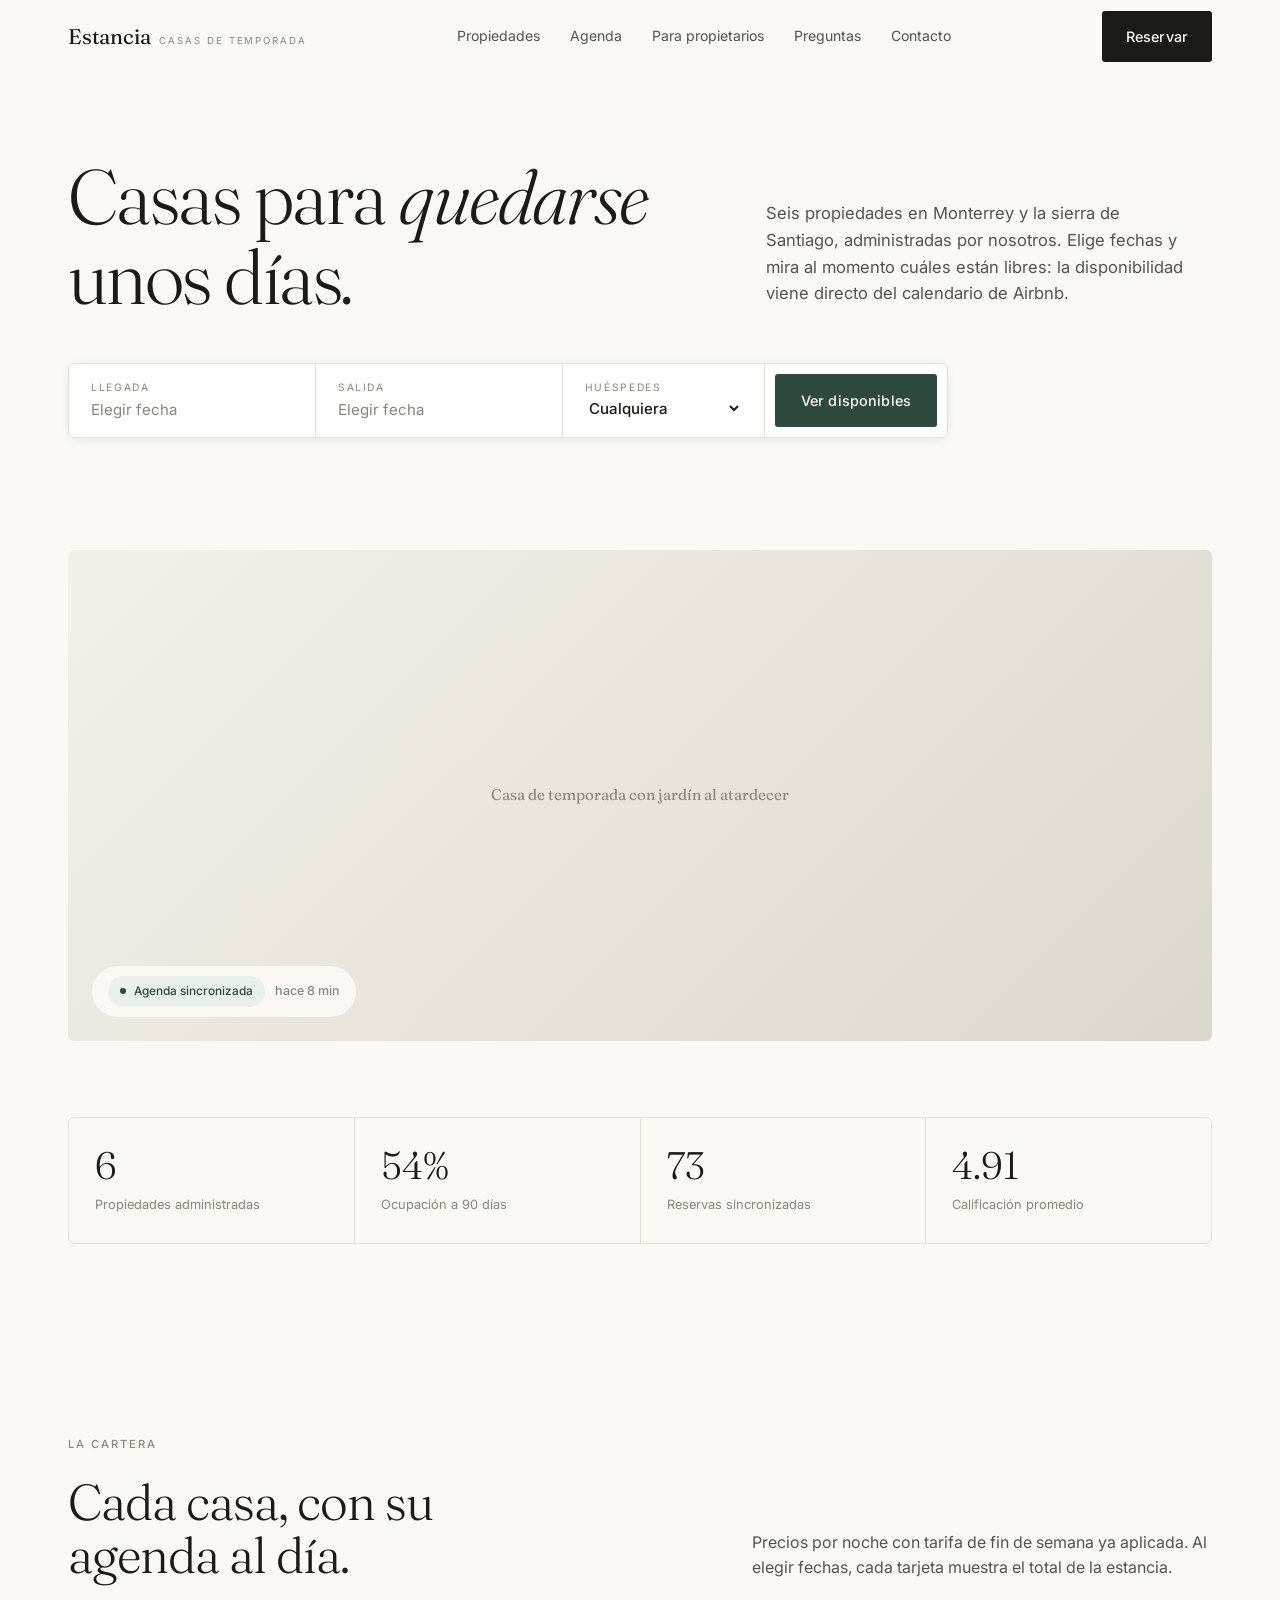
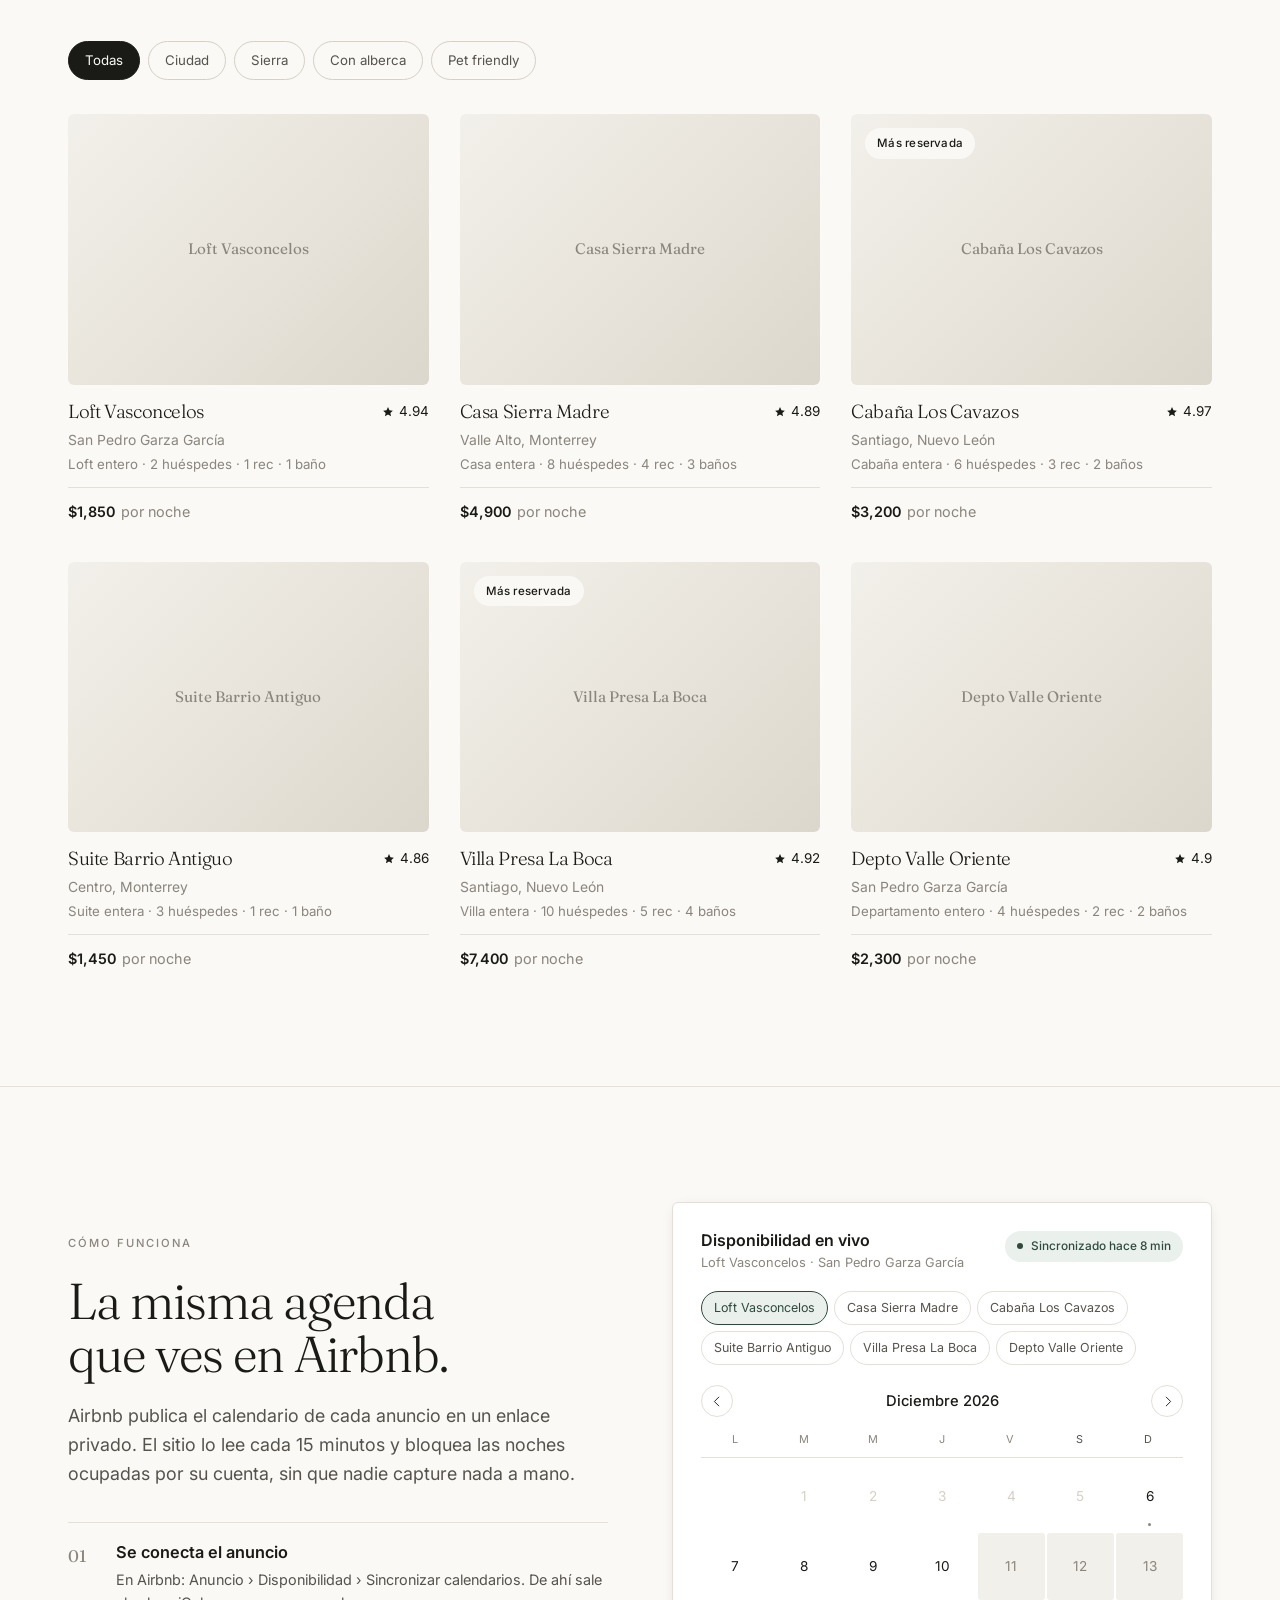
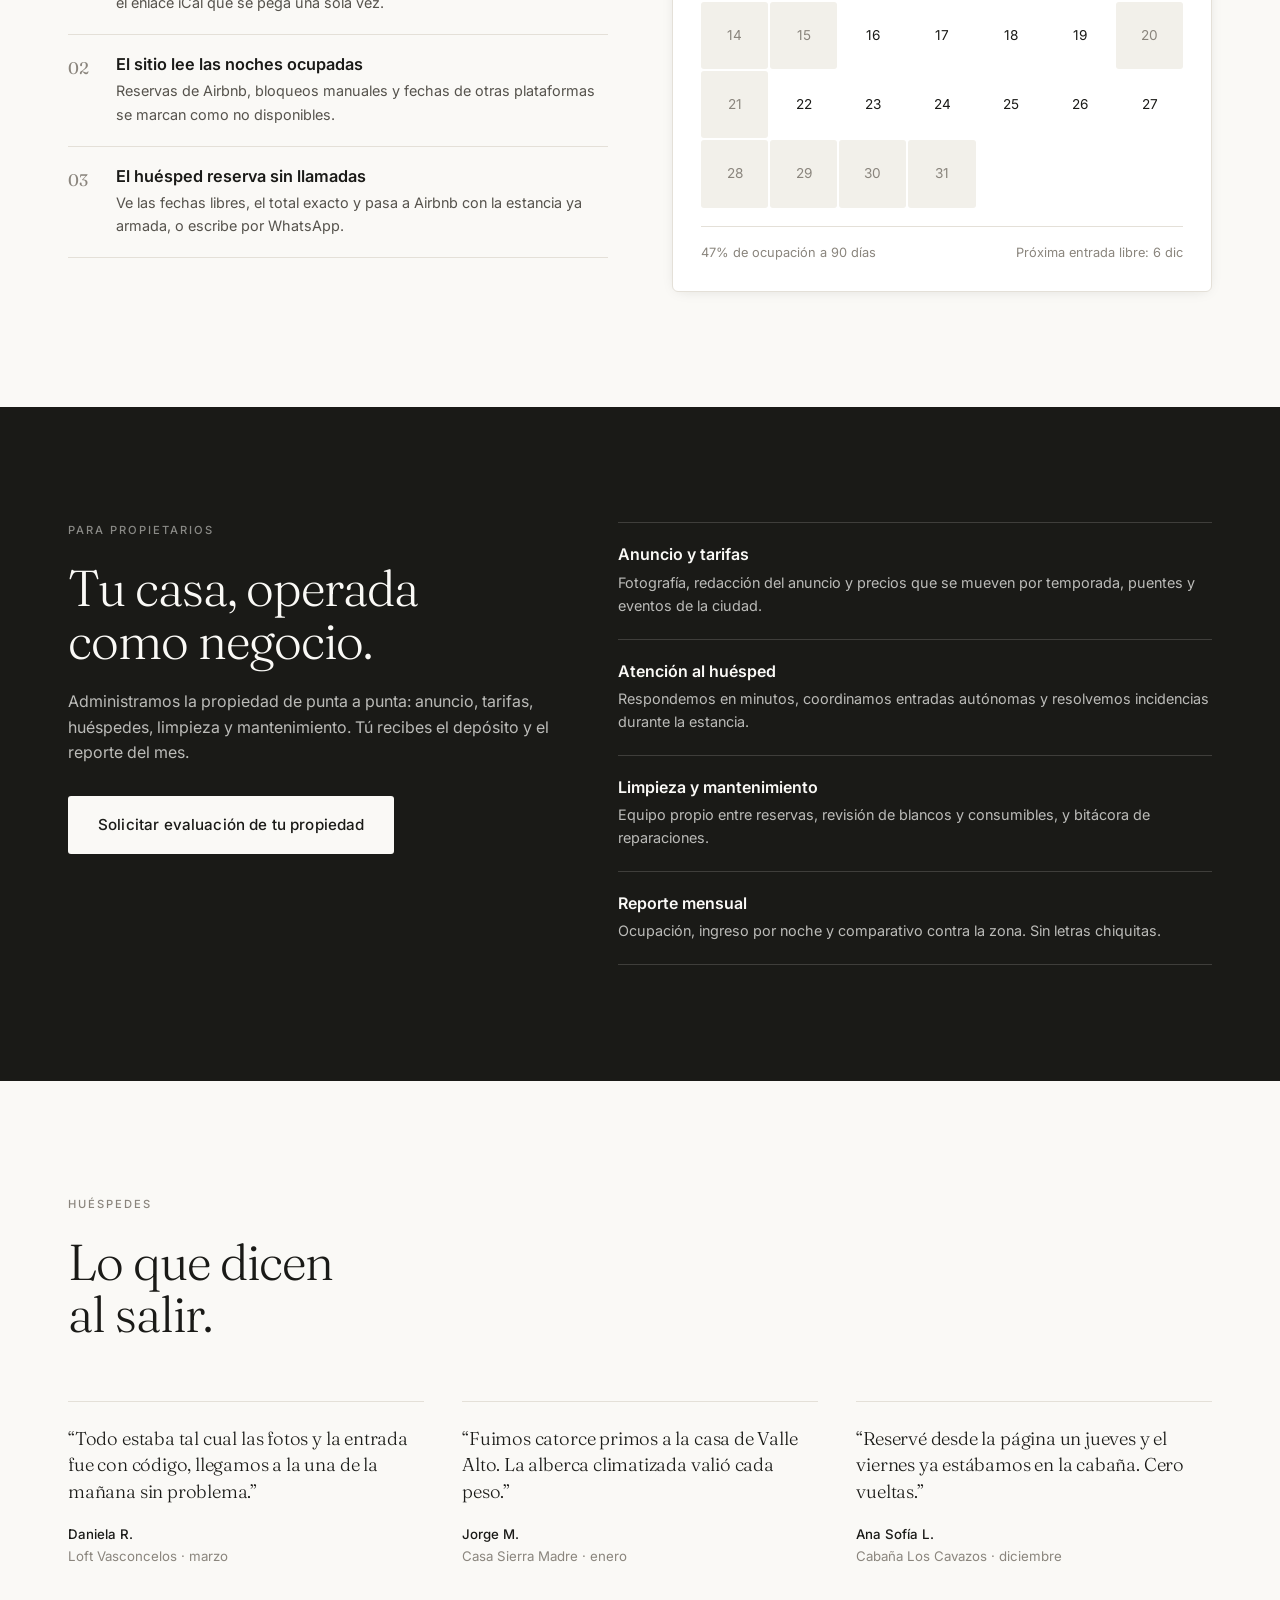
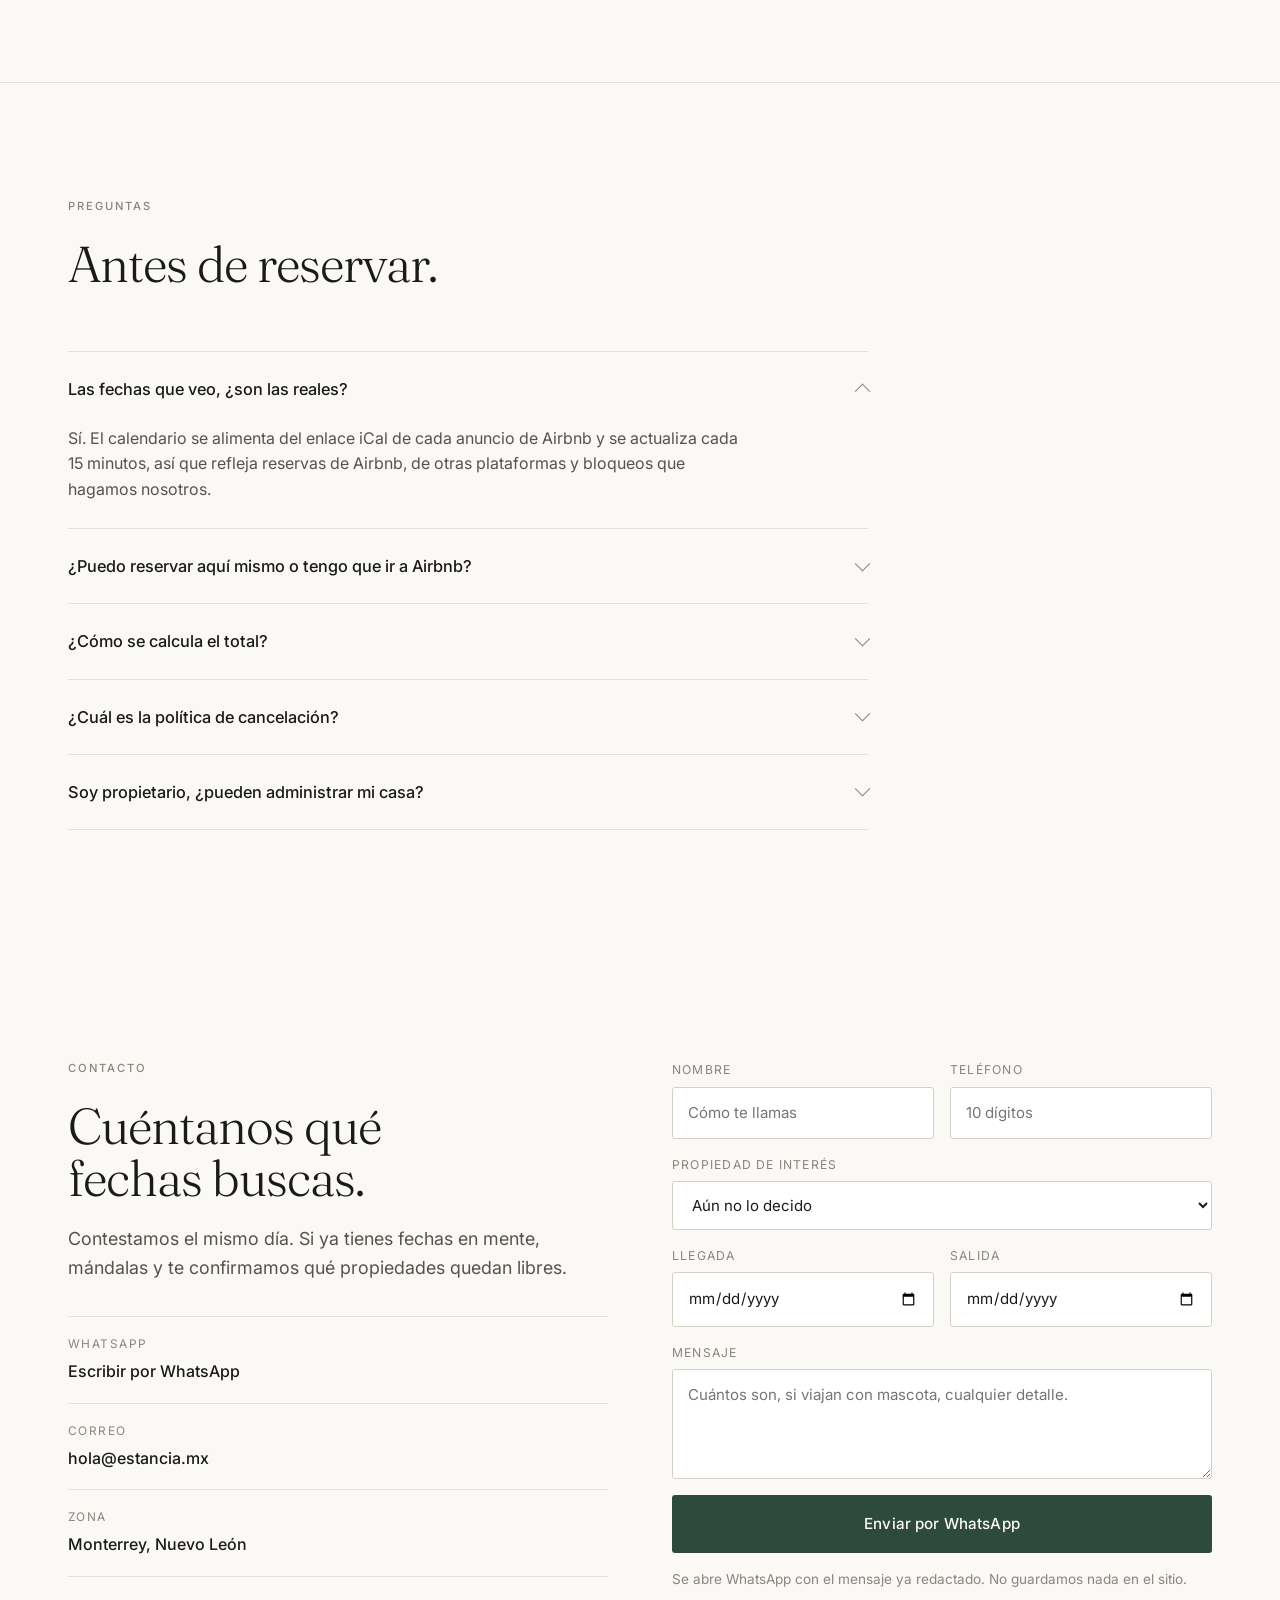
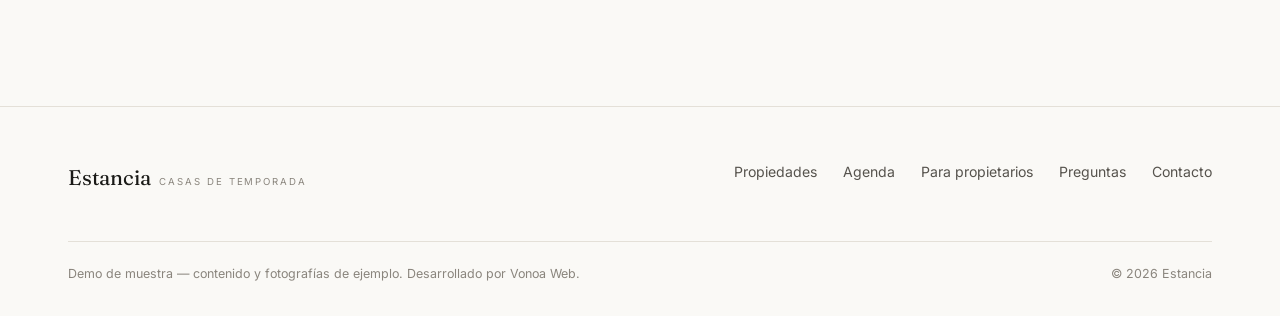
==== index.html @ e2301057 "Demo Estancia: sitio de propiedades con agenda de Airbnb Demo para el prospecto que administra propi" ====
<!DOCTYPE html>
<html lang="es">
<head>
  <meta charset="UTF-8" />
  <meta name="viewport" content="width=device-width, initial-scale=1.0" />
  <title>Estancia — Casas de temporada con agenda sincronizada con Airbnb</title>
  <meta name="description" content="Cartera de casas, cabañas y departamentos en renta por noche en Monterrey y la sierra. Disponibilidad en tiempo real tomada del calendario de Airbnb." />
  <meta property="og:title" content="Estancia — Casas de temporada" />
  <meta property="og:description" content="Consulta disponibilidad real y reserva en minutos." />
  <meta property="og:type" content="website" />
  <link rel="preconnect" href="https://fonts.googleapis.com" />
  <link rel="preconnect" href="https://fonts.gstatic.com" crossorigin />
  <link href="https://fonts.googleapis.com/css2?family=Fraunces:opsz,wght@9..144,300;9..144,400;9..144,500&family=Inter:wght@400;500;600&display=swap" rel="stylesheet" />
  <link rel="stylesheet" href="css/styles.css" />
  <link rel="icon" type="image/svg+xml" href="data:image/svg+xml,%3Csvg xmlns='http://www.w3.org/2000/svg' viewBox='0 0 32 32'%3E%3Crect width='32' height='32' fill='%232e4a3d'/%3E%3Cpath d='M8 18l8-7 8 7v7H8z' fill='none' stroke='%23faf9f6' stroke-width='1.6'/%3E%3C/svg%3E" />
</head>
<body>

  <!-- ===== ENCABEZADO ===== -->
  <header class="encabezado" id="encabezado">
    <div class="contenedor encabezado__fila">
      <a href="#inicio" class="logo">
        <span class="logo__nombre">Estancia</span>
        <span class="logo__sub">Casas de temporada</span>
      </a>

      <nav class="nav" id="nav">
        <a href="#propiedades">Propiedades</a>
        <a href="#agenda">Agenda</a>
        <a href="#propietarios">Para propietarios</a>
        <a href="#preguntas">Preguntas</a>
        <a href="#contacto">Contacto</a>
      </nav>

      <div class="encabezado__acciones">
        <a href="#contacto" class="btn btn--solido">Reservar</a>
        <button class="menu-btn" id="menuBtn" aria-label="Menú" aria-expanded="false">
          <span></span><span></span><span></span>
        </button>
      </div>
    </div>
  </header>

  <main id="inicio">

    <!-- ===== PORTADA ===== -->
    <section class="portada">
      <div class="contenedor">
        <div class="portada__alto">
          <h1 class="revelar">Casas para <em>quedarse</em><br />unos días.</h1>
          <p class="portada__bajada revelar">
            Seis propiedades en Monterrey y la sierra de Santiago, administradas por
            nosotros. Elige fechas y mira al momento cuáles están libres: la
            disponibilidad viene directo del calendario de Airbnb.
          </p>
        </div>

        <!-- buscador -->
        <div class="buscador revelar" id="buscador">
          <button type="button" class="buscador__campo" data-abre="fechas">
            <span>Llegada</span>
            <strong id="etiquetaLlegada">Elegir fecha</strong>
          </button>
          <button type="button" class="buscador__campo" data-abre="fechas">
            <span>Salida</span>
            <strong id="etiquetaSalida">Elegir fecha</strong>
          </button>
          <label class="buscador__campo" for="huespedes">
            <span>Huéspedes</span>
            <select id="huespedes">
              <option value="0">Cualquiera</option>
              <option value="2">2 huéspedes</option>
              <option value="4">4 huéspedes</option>
              <option value="6">6 huéspedes</option>
              <option value="8">8 huéspedes</option>
              <option value="10">10 huéspedes</option>
            </select>
          </label>
          <div class="buscador__accion">
            <button type="button" class="btn btn--acento" id="btnBuscar">Ver disponibles</button>
          </div>

          <div class="buscador__popover" id="popoverFechas">
            <div id="calBuscador"></div>
            <div class="buscador__popover-pie">
              <button type="button" class="enlace" id="limpiarFechas">Limpiar fechas</button>
              <button type="button" class="btn btn--solido" id="cerrarFechas">Listo</button>
            </div>
          </div>
        </div>

        <p class="buscador__resultado revelar" id="resultadoBusqueda"></p>

        <div class="portada__marco revelar">
          <img src="" data-foto="1512917774080-9991f1c4c750" data-ancho="1800" alt="Casa de temporada con jardín al atardecer" />
          <div class="portada__sello">
            <span class="sello-sincro"><i></i> Agenda sincronizada</span>
            <span class="tenue" id="selloSincro"></span>
          </div>
        </div>
      </div>
    </section>

    <!-- ===== CIFRAS ===== -->
    <section class="seccion--corta">
      <div class="contenedor">
        <div class="cifras revelar" id="cifras"></div>
      </div>
    </section>

    <!-- ===== PROPIEDADES ===== -->
    <section class="seccion" id="propiedades">
      <div class="contenedor">
        <div class="encabezado-seccion revelar">
          <div>
            <span class="antetitulo">La cartera</span>
            <h2>Cada casa, con su<br />agenda al día.</h2>
          </div>
          <p>
            Precios por noche con tarifa de fin de semana ya aplicada. Al elegir fechas,
            cada tarjeta muestra el total de la estancia.
          </p>
        </div>

        <div class="filtros revelar" id="filtros" role="group" aria-label="Filtrar propiedades">
          <button class="chip activo" data-filtro="todas">Todas</button>
          <button class="chip" data-filtro="ciudad">Ciudad</button>
          <button class="chip" data-filtro="sierra">Sierra</button>
          <button class="chip" data-filtro="alberca">Con alberca</button>
          <button class="chip" data-filtro="mascotas">Pet friendly</button>
        </div>

        <div class="cartera" id="cartera" style="margin-top: 34px"></div>
      </div>
    </section>

    <!-- ===== AGENDA / SINCRONIZACION ===== -->
    <section class="seccion seccion--linea" id="agenda">
      <div class="contenedor">
        <div class="sincro">
          <div class="revelar">
            <span class="antetitulo">Cómo funciona</span>
            <h2>La misma agenda<br />que ves en Airbnb.</h2>
            <p class="entrada" style="margin-top: 22px">
              Airbnb publica el calendario de cada anuncio en un enlace privado.
              El sitio lo lee cada 15 minutos y bloquea las noches ocupadas por su cuenta, sin que nadie capture nada a mano.
            </p>

            <ol class="pasos">
              <li>
                <b>01</b>
                <div>
                  <h3>Se conecta el anuncio</h3>
                  <p>En Airbnb: Anuncio › Disponibilidad › Sincronizar calendarios. De ahí sale el enlace iCal que se pega una sola vez.</p>
                </div>
              </li>
              <li>
                <b>02</b>
                <div>
                  <h3>El sitio lee las noches ocupadas</h3>
                  <p>Reservas de Airbnb, bloqueos manuales y fechas de otras plataformas se marcan como no disponibles.</p>
                </div>
              </li>
              <li>
                <b>03</b>
                <div>
                  <h3>El huésped reserva sin llamadas</h3>
                  <p>Ve las fechas libres, el total exacto y pasa a Airbnb con la estancia ya armada, o escribe por WhatsApp.</p>
                </div>
              </li>
            </ol>
          </div>

          <div class="panel-agenda revelar">
            <div class="panel-agenda__cabeza">
              <div>
                <h3>Disponibilidad en vivo</h3>
                <p id="panelZona"></p>
              </div>
              <span class="sello-sincro"><i></i> <span id="panelSincro">Sincronizado</span></span>
            </div>
            <div class="selector-prop" id="selectorProp"></div>
            <div id="calPanel"></div>
            <div class="panel-agenda__pie">
              <span id="panelOcupacion"></span>
              <span id="panelProxima"></span>
            </div>
          </div>
        </div>
      </div>
    </section>

    <!-- ===== PROPIETARIOS ===== -->
    <section class="seccion oscuro" id="propietarios">
      <div class="contenedor">
        <div class="propietarios">
          <div class="revelar">
            <span class="antetitulo">Para propietarios</span>
            <h2>Tu casa, operada<br />como negocio.</h2>
            <p style="margin-top: 22px">
              Administramos la propiedad de punta a punta: anuncio, tarifas, huéspedes,
              limpieza y mantenimiento. Tú recibes el depósito y el reporte del mes.
            </p>
            <a href="#contacto" class="btn btn--claro btn--grande" style="margin-top: 30px">
              Solicitar evaluación de tu propiedad
            </a>
          </div>

          <ul class="servicios revelar">
            <li>
              <h3>Anuncio y tarifas</h3>
              <p>Fotografía, redacción del anuncio y precios que se mueven por temporada, puentes y eventos de la ciudad.</p>
            </li>
            <li>
              <h3>Atención al huésped</h3>
              <p>Respondemos en minutos, coordinamos entradas autónomas y resolvemos incidencias durante la estancia.</p>
            </li>
            <li>
              <h3>Limpieza y mantenimiento</h3>
              <p>Equipo propio entre reservas, revisión de blancos y consumibles, y bitácora de reparaciones.</p>
            </li>
            <li>
              <h3>Reporte mensual</h3>
              <p>Ocupación, ingreso por noche y comparativo contra la zona. Sin letras chiquitas.</p>
            </li>
          </ul>
        </div>
      </div>
    </section>

    <!-- ===== RESENAS ===== -->
    <section class="seccion">
      <div class="contenedor">
        <div class="encabezado-seccion revelar">
          <div>
            <span class="antetitulo">Huéspedes</span>
            <h2>Lo que dicen<br />al salir.</h2>
          </div>
        </div>

        <div class="resenas">
          <figure class="resena revelar">
            <blockquote>&ldquo;Todo estaba tal cual las fotos y la entrada fue con código, llegamos a la una de la mañana sin problema.&rdquo;</blockquote>
            <figcaption><strong>Daniela R.</strong> Loft Vasconcelos · marzo</figcaption>
          </figure>
          <figure class="resena revelar">
            <blockquote>&ldquo;Fuimos catorce primos a la casa de Valle Alto. La alberca climatizada valió cada peso.&rdquo;</blockquote>
            <figcaption><strong>Jorge M.</strong> Casa Sierra Madre · enero</figcaption>
          </figure>
          <figure class="resena revelar">
            <blockquote>&ldquo;Reservé desde la página un jueves y el viernes ya estábamos en la cabaña. Cero vueltas.&rdquo;</blockquote>
            <figcaption><strong>Ana Sofía L.</strong> Cabaña Los Cavazos · diciembre</figcaption>
          </figure>
        </div>
      </div>
    </section>

    <!-- ===== PREGUNTAS ===== -->
    <section class="seccion seccion--linea" id="preguntas">
      <div class="contenedor">
        <div class="encabezado-seccion revelar">
          <div>
            <span class="antetitulo">Preguntas</span>
            <h2>Antes de reservar.</h2>
          </div>
        </div>

        <div class="preguntas revelar">
          <details open>
            <summary>Las fechas que veo, ¿son las reales?</summary>
            <p>Sí. El calendario se alimenta del enlace iCal de cada anuncio de Airbnb y se actualiza cada 15 minutos, así que refleja reservas de Airbnb, de otras plataformas y bloqueos que hagamos nosotros.</p>
          </details>
          <details>
            <summary>¿Puedo reservar aquí mismo o tengo que ir a Airbnb?</summary>
            <p>Las dos. Puedes pasar a Airbnb con las fechas ya cargadas y pagar con su protección al huésped, o escribirnos por WhatsApp para reservar directo con transferencia.</p>
          </details>
          <details>
            <summary>¿Cómo se calcula el total?</summary>
            <p>Tarifa por noche (viernes y sábado suben 18%), más limpieza. En estancias de siete noches o más se aplica 10% de descuento automático. No hay cargos escondidos.</p>
          </details>
          <details>
            <summary>¿Cuál es la política de cancelación?</summary>
            <p>Cancelación gratuita hasta cinco días antes de la llegada. Después de ese plazo se retiene la primera noche. En puentes y fin de año aplican condiciones distintas que se avisan antes de confirmar.</p>
          </details>
          <details>
            <summary>Soy propietario, ¿pueden administrar mi casa?</summary>
            <p>Si está en Monterrey, San Pedro o la zona de Santiago, sí. Hacemos una evaluación sin costo con estimado de ocupación e ingreso mensual antes de firmar nada.</p>
          </details>
        </div>
      </div>
    </section>

    <!-- ===== CONTACTO ===== -->
    <section class="seccion" id="contacto">
      <div class="contenedor">
        <div class="contacto">
          <div class="revelar">
            <span class="antetitulo">Contacto</span>
            <h2>Cuéntanos qué<br />fechas buscas.</h2>
            <p class="entrada" style="margin-top: 20px">
              Contestamos el mismo día. Si ya tienes fechas en mente, mándalas y te
              confirmamos qué propiedades quedan libres.
            </p>

            <ul class="datos-contacto" style="margin-top: 34px">
              <li>
                <span>WhatsApp</span>
                <a href="#" id="enlaceWhats">Escribir por WhatsApp</a>
              </li>
              <li>
                <span>Correo</span>
                <a href="#" id="enlaceCorreo"></a>
              </li>
              <li>
                <span>Zona</span>
                <strong id="datoCiudad"></strong>
              </li>
            </ul>
          </div>

          <form class="formulario revelar" id="formContacto">
            <div class="dupla">
              <div class="campo">
                <label for="nombre">Nombre</label>
                <input type="text" id="nombre" name="nombre" required placeholder="Cómo te llamas" />
              </div>
              <div class="campo">
                <label for="telefono">Teléfono</label>
                <input type="tel" id="telefono" name="telefono" required placeholder="10 dígitos" />
              </div>
            </div>
            <div class="campo">
              <label for="propiedadInteres">Propiedad de interés</label>
              <select id="propiedadInteres" name="propiedad"></select>
            </div>
            <div class="dupla">
              <div class="campo">
                <label for="llegadaForm">Llegada</label>
                <input type="date" id="llegadaForm" name="llegada" />
              </div>
              <div class="campo">
                <label for="salidaForm">Salida</label>
                <input type="date" id="salidaForm" name="salida" />
              </div>
            </div>
            <div class="campo">
              <label for="mensaje">Mensaje</label>
              <textarea id="mensaje" name="mensaje" placeholder="Cuántos son, si viajan con mascota, cualquier detalle."></textarea>
            </div>
            <button type="submit" class="btn btn--acento btn--grande btn--bloque">Enviar por WhatsApp</button>
            <p class="min tenue">Se abre WhatsApp con el mensaje ya redactado. No guardamos nada en el sitio.</p>
          </form>
        </div>
      </div>
    </section>

  </main>

  <!-- ===== PIE ===== -->
  <footer class="pie">
    <div class="contenedor">
      <div class="pie__fila">
        <a href="#inicio" class="logo">
          <span class="logo__nombre">Estancia</span>
          <span class="logo__sub">Casas de temporada</span>
        </a>
        <nav class="pie__enlaces">
          <a href="#propiedades">Propiedades</a>
          <a href="#agenda">Agenda</a>
          <a href="#propietarios">Para propietarios</a>
          <a href="#preguntas">Preguntas</a>
          <a href="#contacto">Contacto</a>
        </nav>
      </div>
      <div class="pie__nota">
        <span>Demo de muestra — contenido y fotografías de ejemplo. Desarrollado por Vonoa Web.</span>
        <span>&copy; <span id="anio"></span> Estancia</span>
      </div>
    </div>
  </footer>

  <!-- ===== MODAL ===== -->
  <div class="modal" id="modal" role="dialog" aria-modal="true" aria-labelledby="modalTitulo">
    <div class="modal__caja">
      <button class="modal__cerrar" data-cierra-modal aria-label="Cerrar">&times;</button>
      <div id="modalCuerpo"></div>
    </div>
  </div>

  <div class="aviso-flotante" id="avisoFlotante" role="status"></div>

  <script src="js/data.js"></script>
  <script src="js/calendario.js"></script>
  <script src="js/main.js"></script>
</body>
</html>
---- css/styles.css ----
/* ==========================================================================
   Estancia — hoja de estilo unica
   Papel, tinta y un solo acento. Sin librerias.
   ========================================================================== */

:root {
  --papel: #faf9f6;
  --papel-2: #f2f0ea;
  --blanco: #ffffff;
  --tinta: #1a1a17;
  --tinta-2: #56534d;
  --tinta-3: #8a857d;
  --linea: #e4e0d8;
  --linea-fuerte: #d5d0c5;
  --acento: #2e4a3d;
  --acento-2: #3d6153;
  --acento-suave: #eaf0ec;
  --alerta: #a4472f;

  --serif: 'Fraunces', 'Georgia', serif;
  --sans: 'Inter', -apple-system, BlinkMacSystemFont, 'Segoe UI', sans-serif;

  --r: 3px;
  --r-lg: 6px;
  --sombra: 0 18px 44px -22px rgba(26, 26, 23, 0.35);
  --sombra-suave: 0 2px 14px -6px rgba(26, 26, 23, 0.18);
  --transicion: 0.35s cubic-bezier(0.22, 0.7, 0.2, 1);
  --alto-encabezado: 74px;
}

*,
*::before,
*::after { box-sizing: border-box; }

* { margin: 0; padding: 0; }

html {
  scroll-behavior: smooth;
  scroll-padding-top: calc(var(--alto-encabezado) + 16px);
  -webkit-text-size-adjust: 100%;
}

body {
  background: var(--papel);
  color: var(--tinta);
  font-family: var(--sans);
  font-size: 16px;
  line-height: 1.6;
  font-weight: 400;
  -webkit-font-smoothing: antialiased;
  overflow-x: hidden;
}

img { display: block; max-width: 100%; height: auto; }
a { color: inherit; text-decoration: none; }
button, input, select, textarea { font: inherit; color: inherit; }
button { background: none; border: 0; cursor: pointer; }
ul, ol { list-style: none; }

::selection { background: var(--acento); color: var(--papel); }

:focus-visible {
  outline: 2px solid var(--acento);
  outline-offset: 3px;
  border-radius: 2px;
}

/* ---------- tipografia ---------- */

h1, h2, h3, .serif {
  font-family: var(--serif);
  font-weight: 300;
  letter-spacing: -0.02em;
  line-height: 1.04;
  font-variation-settings: 'SOFT' 0, 'WONK' 0;
}

h1 { font-size: clamp(2.7rem, 6.4vw, 4.8rem); }
h2 { font-size: clamp(2rem, 4.2vw, 3.15rem); }
h3 { font-size: clamp(1.15rem, 2vw, 1.4rem); line-height: 1.2; }

.antetitulo {
  font-family: var(--sans);
  font-size: 0.7rem;
  font-weight: 500;
  letter-spacing: 0.18em;
  text-transform: uppercase;
  color: var(--tinta-3);
  display: block;
  margin-bottom: 22px;
}

.entrada { font-size: clamp(1rem, 1.5vw, 1.12rem); color: var(--tinta-2); max-width: 56ch; }
.tenue { color: var(--tinta-3); }
.min { font-size: 0.85rem; }

/* ---------- estructura ---------- */

.contenedor {
  width: 100%;
  max-width: 1240px;
  margin: 0 auto;
  padding: 0 clamp(20px, 5vw, 48px);
}

.seccion { padding: clamp(70px, 9vw, 130px) 0; }
.seccion--corta { padding: clamp(52px, 6vw, 84px) 0; }
.seccion--linea { border-top: 1px solid var(--linea); }

.encabezado-seccion {
  display: flex;
  align-items: flex-end;
  justify-content: space-between;
  gap: 32px;
  flex-wrap: wrap;
  margin-bottom: clamp(36px, 5vw, 60px);
}
.encabezado-seccion p { max-width: 46ch; color: var(--tinta-2); }

/* ---------- botones ---------- */

.btn {
  display: inline-flex;
  align-items: center;
  justify-content: center;
  gap: 10px;
  padding: 14px 24px;
  border-radius: var(--r);
  font-size: 0.9rem;
  font-weight: 500;
  letter-spacing: 0.01em;
  transition: background var(--transicion), color var(--transicion), border-color var(--transicion), transform var(--transicion);
  white-space: nowrap;
}
.btn svg { width: 17px; height: 17px; flex: none; }

.btn--solido { background: var(--tinta); color: var(--papel); }
.btn--solido:hover { background: var(--acento); }

.btn--acento { background: var(--acento); color: var(--papel); }
.btn--acento:hover { background: var(--acento-2); }

.btn--linea { border: 1px solid var(--linea-fuerte); color: var(--tinta); }
.btn--linea:hover { border-color: var(--tinta); background: var(--blanco); }

.btn--claro { background: var(--papel); color: var(--tinta); }
.btn--claro:hover { background: var(--blanco); }

.btn--bloque { width: 100%; }
.btn--grande { padding: 17px 30px; font-size: 0.95rem; }
.btn[disabled] { opacity: 0.45; cursor: not-allowed; }

.enlace {
  display: inline-flex;
  align-items: center;
  gap: 8px;
  font-size: 0.88rem;
  font-weight: 500;
  border-bottom: 1px solid var(--linea-fuerte);
  padding-bottom: 3px;
  transition: border-color var(--transicion), color var(--transicion);
}
.enlace:hover { border-color: var(--tinta); }
.enlace svg { width: 15px; height: 15px; transition: transform var(--transicion); }
.enlace:hover svg { transform: translateX(4px); }

/* ---------- encabezado ---------- */

.encabezado {
  position: fixed;
  inset: 0 0 auto 0;
  z-index: 60;
  height: var(--alto-encabezado);
  display: flex;
  align-items: center;
  transition: background var(--transicion), border-color var(--transicion);
  border-bottom: 1px solid transparent;
}
.encabezado--solido {
  background: rgba(250, 249, 246, 0.9);
  backdrop-filter: saturate(140%) blur(12px);
  border-bottom-color: var(--linea);
}
.encabezado__fila {
  display: flex;
  align-items: center;
  justify-content: space-between;
  gap: 28px;
  width: 100%;
}

.logo { display: flex; align-items: baseline; gap: 9px; }
.logo__nombre { font-family: var(--serif); font-size: 1.32rem; letter-spacing: -0.01em; }
.logo__sub {
  font-size: 0.6rem;
  letter-spacing: 0.2em;
  text-transform: uppercase;
  color: var(--tinta-3);
  padding-bottom: 2px;
}

.nav { display: flex; align-items: center; gap: 30px; }
.nav a {
  font-size: 0.88rem;
  color: var(--tinta-2);
  transition: color var(--transicion);
  position: relative;
}
.nav a::after {
  content: '';
  position: absolute;
  left: 0;
  bottom: -5px;
  width: 0;
  height: 1px;
  background: var(--tinta);
  transition: width var(--transicion);
}
.nav a:hover { color: var(--tinta); }
.nav a:hover::after { width: 100%; }

.encabezado__acciones { display: flex; align-items: center; gap: 14px; }

.menu-btn { display: none; width: 40px; height: 40px; position: relative; }
.menu-btn span {
  position: absolute;
  left: 9px;
  width: 22px;
  height: 1.5px;
  background: var(--tinta);
  transition: transform var(--transicion), opacity var(--transicion);
}
.menu-btn span:nth-child(1) { top: 15px; }
.menu-btn span:nth-child(2) { top: 21px; }
.menu-btn span:nth-child(3) { top: 27px; }
.menu-abierto .menu-btn span:nth-child(1) { transform: translateY(6px) rotate(45deg); }
.menu-abierto .menu-btn span:nth-child(2) { opacity: 0; }
.menu-abierto .menu-btn span:nth-child(3) { transform: translateY(-6px) rotate(-45deg); }

/* ---------- portada ---------- */

.portada { padding: calc(var(--alto-encabezado) + clamp(42px, 6.5vw, 84px)) 0 0; }
.portada__alto {
  display: grid;
  grid-template-columns: 1.45fr 1fr;
  gap: clamp(26px, 4vw, 64px);
  align-items: end;
}
.portada h1 em { font-style: italic; font-weight: 300; }
.portada__bajada {
  margin-bottom: 10px;
  max-width: 42ch;
  font-size: clamp(1rem, 1.3vw, 1.1rem);
  color: var(--tinta-2);
}

.portada__marco {
  margin-top: clamp(40px, 6vw, 72px);
  position: relative;
  border-radius: var(--r-lg);
  overflow: hidden;
  aspect-ratio: 21 / 9;
  background: var(--papel-2);
}
.portada__marco img { width: 100%; height: 100%; object-fit: cover; }
.portada__sello {
  position: absolute;
  left: 24px;
  bottom: 24px;
  display: flex;
  align-items: center;
  gap: 10px;
  padding: 10px 16px;
  border-radius: 999px;
  background: rgba(250, 249, 246, 0.94);
  backdrop-filter: blur(8px);
  font-size: 0.78rem;
  font-weight: 500;
}

/* ---------- buscador ---------- */

.buscador {
  margin-top: clamp(34px, 4vw, 46px);
  background: var(--blanco);
  border: 1px solid var(--linea);
  border-radius: var(--r-lg);
  box-shadow: var(--sombra-suave);
  display: grid;
  grid-template-columns: 1.1fr 1.1fr 0.9fr auto;
  align-items: stretch;
  position: relative;
  max-width: 880px;
}
.buscador__campo {
  padding: 15px 22px;
  border-right: 1px solid var(--linea);
  text-align: left;
  display: flex;
  flex-direction: column;
  gap: 3px;
  transition: background var(--transicion);
  min-width: 0;
}
.buscador__campo:hover { background: var(--papel); }
.buscador__campo.activo { background: var(--papel); }
.buscador__campo > span {
  font-size: 0.64rem;
  letter-spacing: 0.16em;
  text-transform: uppercase;
  color: var(--tinta-3);
}
.buscador__campo strong,
.buscador__campo select {
  font-size: 0.94rem;
  font-weight: 500;
  border: 0;
  background: none;
  padding: 0;
  cursor: pointer;
  white-space: nowrap;
  overflow: hidden;
  text-overflow: ellipsis;
}
.buscador__campo strong:not(.puesto) { color: var(--tinta-3); font-weight: 400; }
.buscador__accion { padding: 10px; display: flex; align-items: center; }
.buscador__accion .btn { height: 100%; padding-inline: 26px; }

.buscador__popover {
  position: absolute;
  top: calc(100% + 10px);
  left: 0;
  z-index: 40;
  background: var(--blanco);
  border: 1px solid var(--linea);
  border-radius: var(--r-lg);
  box-shadow: var(--sombra);
  padding: 18px 20px 14px;
  display: none;
}
.buscador__popover.abierto { display: block; }
.buscador__popover-pie {
  display: flex;
  justify-content: space-between;
  align-items: center;
  gap: 16px;
  border-top: 1px solid var(--linea);
  margin-top: 8px;
  padding-top: 12px;
}

.buscador__resultado {
  margin-top: 18px;
  font-size: 0.88rem;
  color: var(--tinta-2);
  display: flex;
  align-items: center;
  gap: 14px;
  flex-wrap: wrap;
  min-height: 22px;
}
.buscador__resultado button { text-decoration: underline; text-underline-offset: 3px; font-size: 0.85rem; }

/* ---------- cifras ---------- */

.cifras {
  display: grid;
  grid-template-columns: repeat(4, 1fr);
  gap: 1px;
  background: var(--linea);
  border: 1px solid var(--linea);
  border-radius: var(--r-lg);
  overflow: hidden;
}
.cifra { background: var(--papel); padding: 28px 26px; }
.cifra strong {
  font-family: var(--serif);
  font-size: clamp(1.9rem, 3vw, 2.5rem);
  font-weight: 300;
  display: block;
  line-height: 1;
}
.cifra span { font-size: 0.8rem; color: var(--tinta-3); display: block; margin-top: 10px; }

/* ---------- filtros ---------- */

.filtros { display: flex; gap: 8px; flex-wrap: wrap; }
.chip {
  padding: 8px 16px;
  border: 1px solid var(--linea-fuerte);
  border-radius: 999px;
  font-size: 0.83rem;
  color: var(--tinta-2);
  transition: all var(--transicion);
}
.chip:hover { border-color: var(--tinta); color: var(--tinta); }
.chip.activo { background: var(--tinta); border-color: var(--tinta); color: var(--papel); }

/* ---------- cartera ---------- */

.cartera {
  display: grid;
  grid-template-columns: repeat(3, 1fr);
  gap: clamp(28px, 3vw, 40px) clamp(20px, 2.4vw, 32px);
}

.ficha { display: block; position: relative; }
.ficha__marco {
  position: relative;
  aspect-ratio: 4 / 3;
  border-radius: var(--r-lg);
  overflow: hidden;
  background: var(--papel-2);
}
.ficha__marco img {
  width: 100%;
  height: 100%;
  object-fit: cover;
  transition: transform 0.7s cubic-bezier(0.22, 0.7, 0.2, 1);
}
.ficha:hover .ficha__marco img { transform: scale(1.045); }

.ficha__etiqueta {
  position: absolute;
  top: 14px;
  left: 14px;
  background: rgba(250, 249, 246, 0.94);
  backdrop-filter: blur(6px);
  padding: 6px 12px;
  border-radius: 999px;
  font-size: 0.72rem;
  font-weight: 500;
  letter-spacing: 0.02em;
}
.ficha__etiqueta--libre { background: var(--acento); color: var(--papel); }

.ficha__cuerpo { padding-top: 16px; }
.ficha__titulo {
  display: flex;
  align-items: baseline;
  justify-content: space-between;
  gap: 14px;
}
.ficha__titulo h3 { font-size: 1.18rem; }
.ficha__rating { font-size: 0.84rem; display: flex; align-items: center; gap: 5px; white-space: nowrap; }
.ficha__rating svg { width: 12px; height: 12px; fill: var(--tinta); }
.ficha__zona { font-size: 0.87rem; color: var(--tinta-3); margin-top: 5px; }
.ficha__meta { font-size: 0.83rem; color: var(--tinta-3); margin-top: 3px; }
.ficha__precio {
  margin-top: 12px;
  font-size: 0.9rem;
  display: flex;
  align-items: baseline;
  gap: 6px;
  border-top: 1px solid var(--linea);
  padding-top: 12px;
}
.ficha__precio strong { font-weight: 600; }
.ficha--oculta { display: none; }

.vacio {
  grid-column: 1 / -1;
  text-align: center;
  padding: 60px 20px;
  border: 1px dashed var(--linea-fuerte);
  border-radius: var(--r-lg);
  color: var(--tinta-2);
}

/* ---------- calendario ---------- */

.cal { --celda: 40px; user-select: none; }

.cal__barra {
  display: flex;
  align-items: center;
  justify-content: space-between;
  gap: 12px;
  margin-bottom: 14px;
}
.cal__meses-titulo {
  flex: 1;
  display: flex;
  justify-content: space-around;
  gap: 20px;
}
.cal__meses-titulo span {
  font-size: 0.92rem;
  font-weight: 500;
  text-align: center;
  flex: 1;
}
.cal__nav {
  width: 32px;
  height: 32px;
  border: 1px solid var(--linea);
  border-radius: 999px;
  display: grid;
  place-items: center;
  transition: border-color var(--transicion), background var(--transicion);
  flex: none;
}
.cal__nav:hover { border-color: var(--tinta); background: var(--blanco); }
.cal__nav svg { width: 15px; height: 15px; fill: none; stroke: currentColor; stroke-width: 1.5; stroke-linecap: round; stroke-linejoin: round; }

.cal__meses { display: flex; gap: 30px; }
.cal__mes { flex: 1; min-width: 0; }

.cal__semana, .cal__grid { display: grid; grid-template-columns: repeat(7, 1fr); }
.cal__semana {
  margin-bottom: 6px;
  border-bottom: 1px solid var(--linea);
  padding-bottom: 8px;
}
.cal__semana span {
  text-align: center;
  font-size: 0.68rem;
  letter-spacing: 0.08em;
  color: var(--tinta-3);
  text-transform: uppercase;
}
.cal__semana .es-finde { color: var(--tinta-2); }

.cal__grid { gap: 2px; }
.cal__hueco { aspect-ratio: 1; }

.cal__dia {
  aspect-ratio: 1;
  display: grid;
  place-items: center;
  font-size: 0.85rem;
  border-radius: var(--r);
  position: relative;
  transition: background var(--transicion), color var(--transicion);
}
button.cal__dia:not([disabled]):hover { background: var(--papel-2); }

.cal__dia--pasado { color: var(--linea-fuerte); }
.cal__dia--ocupado {
  color: var(--tinta-3);
  text-decoration: line-through;
  text-decoration-color: var(--alerta);
  text-decoration-thickness: 1px;
}
.cal__dia--hoy::after {
  content: '';
  position: absolute;
  bottom: 5px;
  width: 3px;
  height: 3px;
  border-radius: 999px;
  background: var(--tinta-3);
}

.cal__dia--rango { background: var(--acento-suave); border-radius: 0; }
.cal__dia--entrada,
.cal__dia--salida { background: var(--acento) !important; color: var(--papel); }
.cal__dia--entrada { border-radius: var(--r) 0 0 var(--r); }
.cal__dia--salida { border-radius: 0 var(--r) var(--r) 0; }
.cal__dia--entrada.cal__dia--salida { border-radius: var(--r); }
.cal__dia--tentativo { opacity: 0.75; }
.cal__dia--salida.cal__dia--ocupado { text-decoration: none; }

.cal__pie {
  display: flex;
  align-items: center;
  justify-content: space-between;
  gap: 16px;
  flex-wrap: wrap;
  margin-top: 14px;
  padding-top: 12px;
  border-top: 1px solid var(--linea);
  min-height: 40px;
}
.cal__leyenda { display: flex; gap: 18px; font-size: 0.76rem; color: var(--tinta-3); }
.cal__leyenda li { display: flex; align-items: center; gap: 7px; }
.punto { width: 7px; height: 7px; border-radius: 999px; display: inline-block; }
.punto--libre { background: var(--acento); }
.punto--ocupado { background: var(--linea-fuerte); }
.muestra-ocupado {
  color: var(--tinta-3);
  text-decoration: line-through;
  text-decoration-color: var(--alerta);
  font-size: 0.76rem;
}
.cal__aviso { font-size: 0.78rem; color: var(--alerta); text-align: right; }

.cal--lectura .cal__dia { cursor: default; }
.cal--lectura .cal__dia--ocupado {
  background: var(--papel-2);
  text-decoration: none;
  color: var(--tinta-3);
}
/* un dia que ya paso no se pinta como ocupado: seria ruido */
.cal--lectura .cal__dia--pasado { background: none; color: var(--linea-fuerte); }

/* ---------- sincronizacion ---------- */

.sincro { display: grid; grid-template-columns: 1fr 1fr; gap: clamp(36px, 5vw, 80px); align-items: center; }

.pasos { margin-top: 34px; }
.pasos li {
  display: grid;
  grid-template-columns: 30px 1fr;
  gap: 18px;
  padding: 20px 0;
  border-top: 1px solid var(--linea);
}
.pasos li:last-child { border-bottom: 1px solid var(--linea); }
.pasos b {
  font-family: var(--serif);
  font-size: 1.05rem;
  font-weight: 400;
  color: var(--tinta-3);
}
.pasos h3 { font-size: 1.02rem; font-family: var(--sans); font-weight: 600; letter-spacing: 0; }
.pasos p { font-size: 0.9rem; color: var(--tinta-2); margin-top: 5px; }

.panel-agenda {
  background: var(--blanco);
  border: 1px solid var(--linea);
  border-radius: var(--r-lg);
  padding: clamp(20px, 2.5vw, 28px);
  box-shadow: var(--sombra-suave);
}
.panel-agenda__cabeza {
  display: flex;
  justify-content: space-between;
  align-items: flex-start;
  gap: 16px;
  margin-bottom: 18px;
}
.panel-agenda__cabeza h3 { font-family: var(--sans); font-size: 1rem; font-weight: 600; letter-spacing: 0; }
.panel-agenda__cabeza p { font-size: 0.8rem; color: var(--tinta-3); margin-top: 3px; }

.sello-sincro {
  display: inline-flex;
  align-items: center;
  gap: 8px;
  font-size: 0.74rem;
  font-weight: 500;
  color: var(--acento);
  background: var(--acento-suave);
  padding: 6px 12px;
  border-radius: 999px;
  white-space: nowrap;
}
.sello-sincro i {
  width: 6px;
  height: 6px;
  border-radius: 999px;
  background: var(--acento);
  animation: latido 2.4s ease-in-out infinite;
}
@keyframes latido {
  0%, 100% { opacity: 1; transform: scale(1); }
  50% { opacity: 0.35; transform: scale(0.8); }
}

.selector-prop { display: flex; gap: 6px; flex-wrap: wrap; margin-bottom: 20px; }
.selector-prop button {
  font-size: 0.78rem;
  padding: 6px 12px;
  border-radius: 999px;
  border: 1px solid var(--linea);
  color: var(--tinta-2);
  transition: all var(--transicion);
}
.selector-prop button.activo { background: var(--acento-suave); border-color: var(--acento); color: var(--acento); }

.panel-agenda__pie {
  margin-top: 18px;
  padding-top: 16px;
  border-top: 1px solid var(--linea);
  display: flex;
  justify-content: space-between;
  gap: 12px;
  font-size: 0.8rem;
  color: var(--tinta-3);
  flex-wrap: wrap;
}

/* ---------- bloque oscuro ---------- */

.oscuro { background: var(--tinta); color: var(--papel); }
.oscuro h2, .oscuro h3 { color: var(--papel); }
.oscuro .antetitulo { color: rgba(250, 249, 246, 0.5); }
.oscuro p { color: rgba(250, 249, 246, 0.72); }
.oscuro .servicios li { border-top-color: rgba(250, 249, 246, 0.16); }
.oscuro .servicios li:last-child { border-bottom-color: rgba(250, 249, 246, 0.16); }

.propietarios { display: grid; grid-template-columns: 0.9fr 1.1fr; gap: clamp(36px, 5vw, 80px); }
.servicios li { padding: 22px 0; border-top: 1px solid var(--linea); }
.servicios li:last-child { border-bottom: 1px solid var(--linea); }
.servicios h3 { font-family: var(--sans); font-size: 1rem; font-weight: 600; letter-spacing: 0; }
.servicios p { font-size: 0.9rem; margin-top: 6px; }

/* ---------- resenas ---------- */

.resenas { display: grid; grid-template-columns: repeat(3, 1fr); gap: clamp(24px, 3vw, 44px); }
.resena { border-top: 1px solid var(--linea); padding-top: 24px; }
.resena blockquote {
  font-family: var(--serif);
  font-size: 1.16rem;
  font-weight: 300;
  line-height: 1.45;
  letter-spacing: -0.01em;
}
.resena figcaption { margin-top: 18px; font-size: 0.83rem; color: var(--tinta-3); }
.resena figcaption strong { color: var(--tinta); font-weight: 500; display: block; }

/* ---------- preguntas ---------- */

.preguntas { max-width: 800px; }
.preguntas details { border-bottom: 1px solid var(--linea); }
.preguntas details:first-child { border-top: 1px solid var(--linea); }
.preguntas summary {
  padding: 24px 0;
  cursor: pointer;
  list-style: none;
  display: flex;
  justify-content: space-between;
  gap: 24px;
  align-items: center;
  font-size: 1.02rem;
  font-weight: 500;
}
.preguntas summary::-webkit-details-marker { display: none; }
.preguntas summary::after {
  content: '';
  width: 11px;
  height: 11px;
  flex: none;
  border-right: 1.5px solid var(--tinta-3);
  border-bottom: 1.5px solid var(--tinta-3);
  transform: rotate(45deg) translate(-2px, -2px);
  transition: transform var(--transicion);
}
.preguntas details[open] summary::after { transform: rotate(-135deg) translate(-2px, -2px); }
.preguntas p { padding-bottom: 26px; color: var(--tinta-2); max-width: 68ch; }

/* ---------- contacto ---------- */

.contacto { display: grid; grid-template-columns: 1fr 1fr; gap: clamp(36px, 5vw, 80px); }
.formulario { display: grid; gap: 16px; }
.campo { display: grid; gap: 7px; }
.campo label { font-size: 0.76rem; letter-spacing: 0.1em; text-transform: uppercase; color: var(--tinta-3); }
.campo input,
.campo textarea,
.campo select {
  border: 1px solid var(--linea-fuerte);
  border-radius: var(--r);
  padding: 13px 15px;
  background: var(--blanco);
  font-size: 0.94rem;
  transition: border-color var(--transicion);
  width: 100%;
}
.campo textarea { resize: vertical; min-height: 110px; }
.campo input:focus, .campo textarea:focus, .campo select:focus { outline: none; border-color: var(--acento); }
.dupla { display: grid; grid-template-columns: 1fr 1fr; gap: 16px; }

.datos-contacto li { padding: 18px 0; border-top: 1px solid var(--linea); }
.datos-contacto li:last-child { border-bottom: 1px solid var(--linea); }
.datos-contacto span { font-size: 0.74rem; letter-spacing: 0.12em; text-transform: uppercase; color: var(--tinta-3); display: block; margin-bottom: 5px; }
.datos-contacto a, .datos-contacto strong { font-size: 1rem; font-weight: 500; }

/* ---------- pie ---------- */

.pie { border-top: 1px solid var(--linea); padding: 54px 0 32px; }
.pie__fila { display: flex; justify-content: space-between; gap: 32px; flex-wrap: wrap; align-items: flex-start; }
.pie__enlaces { display: flex; gap: 26px; flex-wrap: wrap; font-size: 0.88rem; color: var(--tinta-2); }
.pie__enlaces a:hover { color: var(--tinta); }
.pie__nota {
  margin-top: 46px;
  padding-top: 22px;
  border-top: 1px solid var(--linea);
  display: flex;
  justify-content: space-between;
  gap: 20px;
  flex-wrap: wrap;
  font-size: 0.78rem;
  color: var(--tinta-3);
}

/* ---------- pagina de propiedad ---------- */

.migas {
  padding-top: calc(var(--alto-encabezado) + 34px);
  font-size: 0.85rem;
  color: var(--tinta-3);
}
.migas a:hover { color: var(--tinta); }

.prop-cabeza {
  display: flex;
  justify-content: space-between;
  align-items: flex-end;
  gap: 28px;
  flex-wrap: wrap;
  margin: 18px 0 28px;
}
.prop-cabeza h1 { font-size: clamp(2.2rem, 4.4vw, 3.4rem); }
.prop-cabeza__meta { display: flex; gap: 18px; flex-wrap: wrap; font-size: 0.88rem; color: var(--tinta-2); margin-top: 12px; }
.prop-cabeza__meta span { display: flex; align-items: center; gap: 7px; }
.prop-cabeza__meta svg { width: 13px; height: 13px; fill: var(--tinta); }

.galeria {
  display: grid;
  grid-template-columns: 2fr 1fr 1fr;
  grid-template-rows: repeat(2, 1fr);
  gap: 8px;
  aspect-ratio: 16 / 8;
  border-radius: var(--r-lg);
  overflow: hidden;
}
.galeria button { position: relative; overflow: hidden; background: var(--papel-2); }
.galeria button:first-child { grid-row: span 2; }
.galeria img { width: 100%; height: 100%; object-fit: cover; transition: transform 0.7s cubic-bezier(0.22, 0.7, 0.2, 1); }
.galeria button:hover img { transform: scale(1.04); }
.galeria__mas {
  position: absolute;
  right: 14px;
  bottom: 14px;
  background: rgba(250, 249, 246, 0.94);
  padding: 7px 14px;
  border-radius: 999px;
  font-size: 0.76rem;
  font-weight: 500;
}

.prop-cuerpo {
  display: grid;
  grid-template-columns: 1fr 392px;
  gap: clamp(40px, 5vw, 72px);
  align-items: start;
  padding: clamp(44px, 5vw, 68px) 0 clamp(60px, 7vw, 100px);
}

.bloque { padding: 32px 0; border-top: 1px solid var(--linea); }
.bloque:first-child { border-top: 0; padding-top: 0; }
.bloque h2 { font-size: clamp(1.4rem, 2.2vw, 1.75rem); margin-bottom: 18px; }
.bloque p { color: var(--tinta-2); max-width: 62ch; }

.amenidades { display: grid; grid-template-columns: repeat(2, 1fr); gap: 14px 24px; }
.amenidades li { display: flex; align-items: center; gap: 12px; font-size: 0.93rem; }
.amenidades svg { width: 17px; height: 17px; flex: none; stroke: var(--tinta-2); fill: none; stroke-width: 1.4; stroke-linecap: round; stroke-linejoin: round; }

.lista-puntos li { padding: 11px 0 11px 22px; position: relative; font-size: 0.93rem; color: var(--tinta-2); }
.lista-puntos li::before {
  content: '';
  position: absolute;
  left: 0;
  top: 19px;
  width: 5px;
  height: 5px;
  border-radius: 999px;
  background: var(--acento);
}

/* panel de reserva */

.reserva {
  position: sticky;
  top: calc(var(--alto-encabezado) + 22px);
  background: var(--blanco);
  border: 1px solid var(--linea);
  border-radius: var(--r-lg);
  box-shadow: var(--sombra);
  padding: clamp(20px, 2.4vw, 26px);
}
.reserva__precio { display: flex; align-items: baseline; justify-content: space-between; gap: 12px; flex-wrap: wrap; }
.reserva__precio strong { font-family: var(--serif); font-size: 1.75rem; font-weight: 400; }
.reserva__precio span { font-size: 0.87rem; color: var(--tinta-3); }

.reserva__fechas {
  display: grid;
  grid-template-columns: 1fr 1fr;
  border: 1px solid var(--linea-fuerte);
  border-radius: var(--r);
  margin: 20px 0 18px;
  overflow: hidden;
}
.reserva__fecha { padding: 11px 14px; }
.reserva__fecha + .reserva__fecha { border-left: 1px solid var(--linea-fuerte); }
.reserva__fecha span { font-size: 0.62rem; letter-spacing: 0.14em; text-transform: uppercase; color: var(--tinta-3); display: block; }
.reserva__fecha strong { font-size: 0.92rem; font-weight: 500; display: block; margin-top: 3px; }
.reserva__fecha strong.vacia { color: var(--tinta-3); font-weight: 400; }

.desglose { margin: 20px 0 18px; padding-top: 18px; border-top: 1px solid var(--linea); font-size: 0.9rem; }
.desglose li { display: flex; justify-content: space-between; gap: 16px; padding: 7px 0; color: var(--tinta-2); }
.desglose li.descuento { color: var(--acento); }
.desglose li.total {
  border-top: 1px solid var(--linea);
  margin-top: 10px;
  padding-top: 14px;
  color: var(--tinta);
  font-weight: 600;
  font-size: 1rem;
}
.desglose__nota { font-size: 0.78rem; color: var(--tinta-3); margin-top: 6px; }

.reserva__acciones { display: grid; gap: 10px; }
.reserva__pie svg {
  width: 13px;
  height: 13px;
  flex: none;
  fill: none;
  stroke: currentColor;
  stroke-width: 1.5;
}
.reserva__pie {
  margin-top: 16px;
  padding-top: 14px;
  border-top: 1px solid var(--linea);
  font-size: 0.76rem;
  color: var(--tinta-3);
  display: flex;
  align-items: center;
  gap: 8px;
  justify-content: center;
  text-align: center;
}

/* ---------- galeria ampliada ---------- */

.visor {
  position: fixed;
  inset: 0;
  z-index: 90;
  background: rgba(20, 19, 16, 0.94);
  display: none;
  place-items: center;
  padding: clamp(16px, 4vw, 48px);
}
.visor.abierto { display: grid; }
.visor img { max-width: 100%; max-height: 84vh; object-fit: contain; border-radius: var(--r); }
.visor__cerrar { position: absolute; top: 20px; right: 24px; color: var(--papel); font-size: 1.6rem; line-height: 1; padding: 8px; }
.visor__nav {
  position: absolute;
  top: 50%;
  transform: translateY(-50%);
  color: var(--papel);
  width: 46px;
  height: 46px;
  display: grid;
  place-items: center;
  border: 1px solid rgba(250, 249, 246, 0.3);
  border-radius: 999px;
  transition: background var(--transicion);
}
.visor__nav:hover { background: rgba(250, 249, 246, 0.14); }
.visor__nav svg { width: 18px; height: 18px; fill: none; stroke: currentColor; stroke-width: 1.5; stroke-linecap: round; stroke-linejoin: round; }
.visor__nav--izq { left: clamp(12px, 3vw, 32px); }
.visor__nav--der { right: clamp(12px, 3vw, 32px); }
.visor__cuenta { position: absolute; bottom: 26px; color: rgba(250, 249, 246, 0.7); font-size: 0.82rem; }

/* ---------- modal ---------- */

.modal {
  position: fixed;
  inset: 0;
  z-index: 95;
  background: rgba(20, 19, 16, 0.55);
  backdrop-filter: blur(3px);
  display: none;
  place-items: center;
  padding: 20px;
}
.modal.abierto { display: grid; }
.modal__caja {
  background: var(--papel);
  border-radius: var(--r-lg);
  max-width: 520px;
  width: 100%;
  padding: clamp(26px, 4vw, 38px);
  box-shadow: var(--sombra);
  position: relative;
  max-height: 90vh;
  overflow-y: auto;
}
.modal__cerrar { position: absolute; top: 14px; right: 18px; font-size: 1.5rem; line-height: 1; color: var(--tinta-3); }
.modal__cerrar:hover { color: var(--tinta); }
.modal h3 { margin-bottom: 8px; }
.modal p { color: var(--tinta-2); font-size: 0.93rem; }
.modal .resumen {
  margin: 22px 0;
  border: 1px solid var(--linea);
  border-radius: var(--r);
  background: var(--blanco);
}
.modal .resumen li {
  display: flex;
  justify-content: space-between;
  gap: 16px;
  padding: 12px 16px;
  font-size: 0.9rem;
  border-bottom: 1px solid var(--linea);
}
.modal .resumen li:last-child { border-bottom: 0; font-weight: 600; }
.modal .resumen span { color: var(--tinta-3); }
.enlace-demo {
  display: block;
  background: var(--papel-2);
  border-radius: var(--r);
  padding: 12px 14px;
  font-family: ui-monospace, 'SF Mono', Menlo, monospace;
  font-size: 0.76rem;
  color: var(--tinta-2);
  word-break: break-all;
  margin-bottom: 18px;
}
.modal__acciones { display: grid; grid-template-columns: 1fr 1fr; gap: 10px; }

/* ---------- aviso flotante ---------- */

.aviso-flotante {
  position: fixed;
  left: 50%;
  bottom: 28px;
  transform: translate(-50%, 20px);
  background: var(--tinta);
  color: var(--papel);
  padding: 12px 22px;
  border-radius: 999px;
  font-size: 0.85rem;
  z-index: 100;
  opacity: 0;
  pointer-events: none;
  transition: opacity var(--transicion), transform var(--transicion);
}
.aviso-flotante.visible { opacity: 1; transform: translate(-50%, 0); }

/* ---------- imagen sin cargar ---------- */

.sin-foto {
  background:
    linear-gradient(135deg, var(--papel-2) 0%, #e7e3da 55%, #dcd7cc 100%);
  position: relative;
}
.sin-foto::after {
  content: attr(data-nombre);
  position: absolute;
  inset: 0;
  display: grid;
  place-items: center;
  font-family: var(--serif);
  font-size: 0.95rem;
  color: var(--tinta-3);
  text-align: center;
  padding: 12px;
}
.sin-foto img { display: none; }

/* ---------- animacion de entrada ---------- */

.revelar {
  opacity: 0;
  transform: translateY(16px);
  transition: opacity 0.75s cubic-bezier(0.22, 0.7, 0.2, 1), transform 0.75s cubic-bezier(0.22, 0.7, 0.2, 1);
}
.revelar.visible { opacity: 1; transform: none; }

/* ==========================================================================
   Adaptable
   ========================================================================== */

@media (max-width: 1080px) {
  .prop-cuerpo { grid-template-columns: 1fr 340px; }
  .cartera { grid-template-columns: repeat(2, 1fr); }
}

@media (max-width: 900px) {
  .sincro, .propietarios, .contacto { grid-template-columns: 1fr; }
  .resenas { grid-template-columns: 1fr; gap: 8px; }
  .cifras { grid-template-columns: repeat(2, 1fr); }
  .prop-cuerpo { grid-template-columns: 1fr; }
  .reserva { position: static; }
  .galeria { grid-template-columns: 1fr 1fr; aspect-ratio: 4 / 3; }
  .galeria button:first-child { grid-column: span 2; grid-row: auto; }
  .galeria button:nth-child(n + 4) { display: none; }
}

@media (max-width: 820px) {
  .nav {
    position: fixed;
    inset: var(--alto-encabezado) 0 auto 0;
    background: var(--papel);
    flex-direction: column;
    align-items: flex-start;
    gap: 0;
    padding: 12px clamp(20px, 5vw, 48px) 28px;
    border-bottom: 1px solid var(--linea);
    transform: translateY(-130%);
    transition: transform var(--transicion);
    box-shadow: var(--sombra);
  }
  .menu-abierto .nav { transform: none; }
  .nav a { padding: 15px 0; width: 100%; border-bottom: 1px solid var(--linea); font-size: 1rem; }
  .nav a::after { display: none; }
  .menu-btn { display: block; }
  .encabezado__acciones .btn { display: none; }

  .buscador { grid-template-columns: 1fr 1fr; max-width: none; }
  .buscador__campo:nth-child(2) { border-right: 0; }
  .buscador__campo:nth-child(3) { border-right: 0; border-top: 1px solid var(--linea); }
  .buscador__accion { border-top: 1px solid var(--linea); padding: 12px; }
  .buscador__popover { left: 0; right: 0; }

  .portada__alto { grid-template-columns: 1fr; gap: 22px; }
  .portada__bajada { margin-bottom: 0; }
  .portada__marco { aspect-ratio: 16 / 10; }
  .prop-cabeza { align-items: flex-start; }
}

@media (max-width: 560px) {
  :root { --alto-encabezado: 66px; }
  .cartera { grid-template-columns: 1fr; }
  .cifras { grid-template-columns: 1fr; }
  .amenidades { grid-template-columns: 1fr; }
  .dupla { grid-template-columns: 1fr; }
  .modal__acciones { grid-template-columns: 1fr; }
  .encabezado-seccion { align-items: flex-start; }
  .cal { --celda: 36px; }
  .galeria { aspect-ratio: 3 / 2; }
  .galeria button:nth-child(n + 3) { display: none; }
  .portada__sello { left: 14px; bottom: 14px; font-size: 0.72rem; padding: 8px 13px; }
}

@media (prefers-reduced-motion: reduce) {
  *, *::before, *::after {
    animation-duration: 0.01ms !important;
    animation-iteration-count: 1 !important;
    transition-duration: 0.01ms !important;
    scroll-behavior: auto !important;
  }
  .revelar { opacity: 1; transform: none; }
}

@media print {
  .encabezado, .buscador, .reserva__acciones, .menu-btn { display: none; }
}
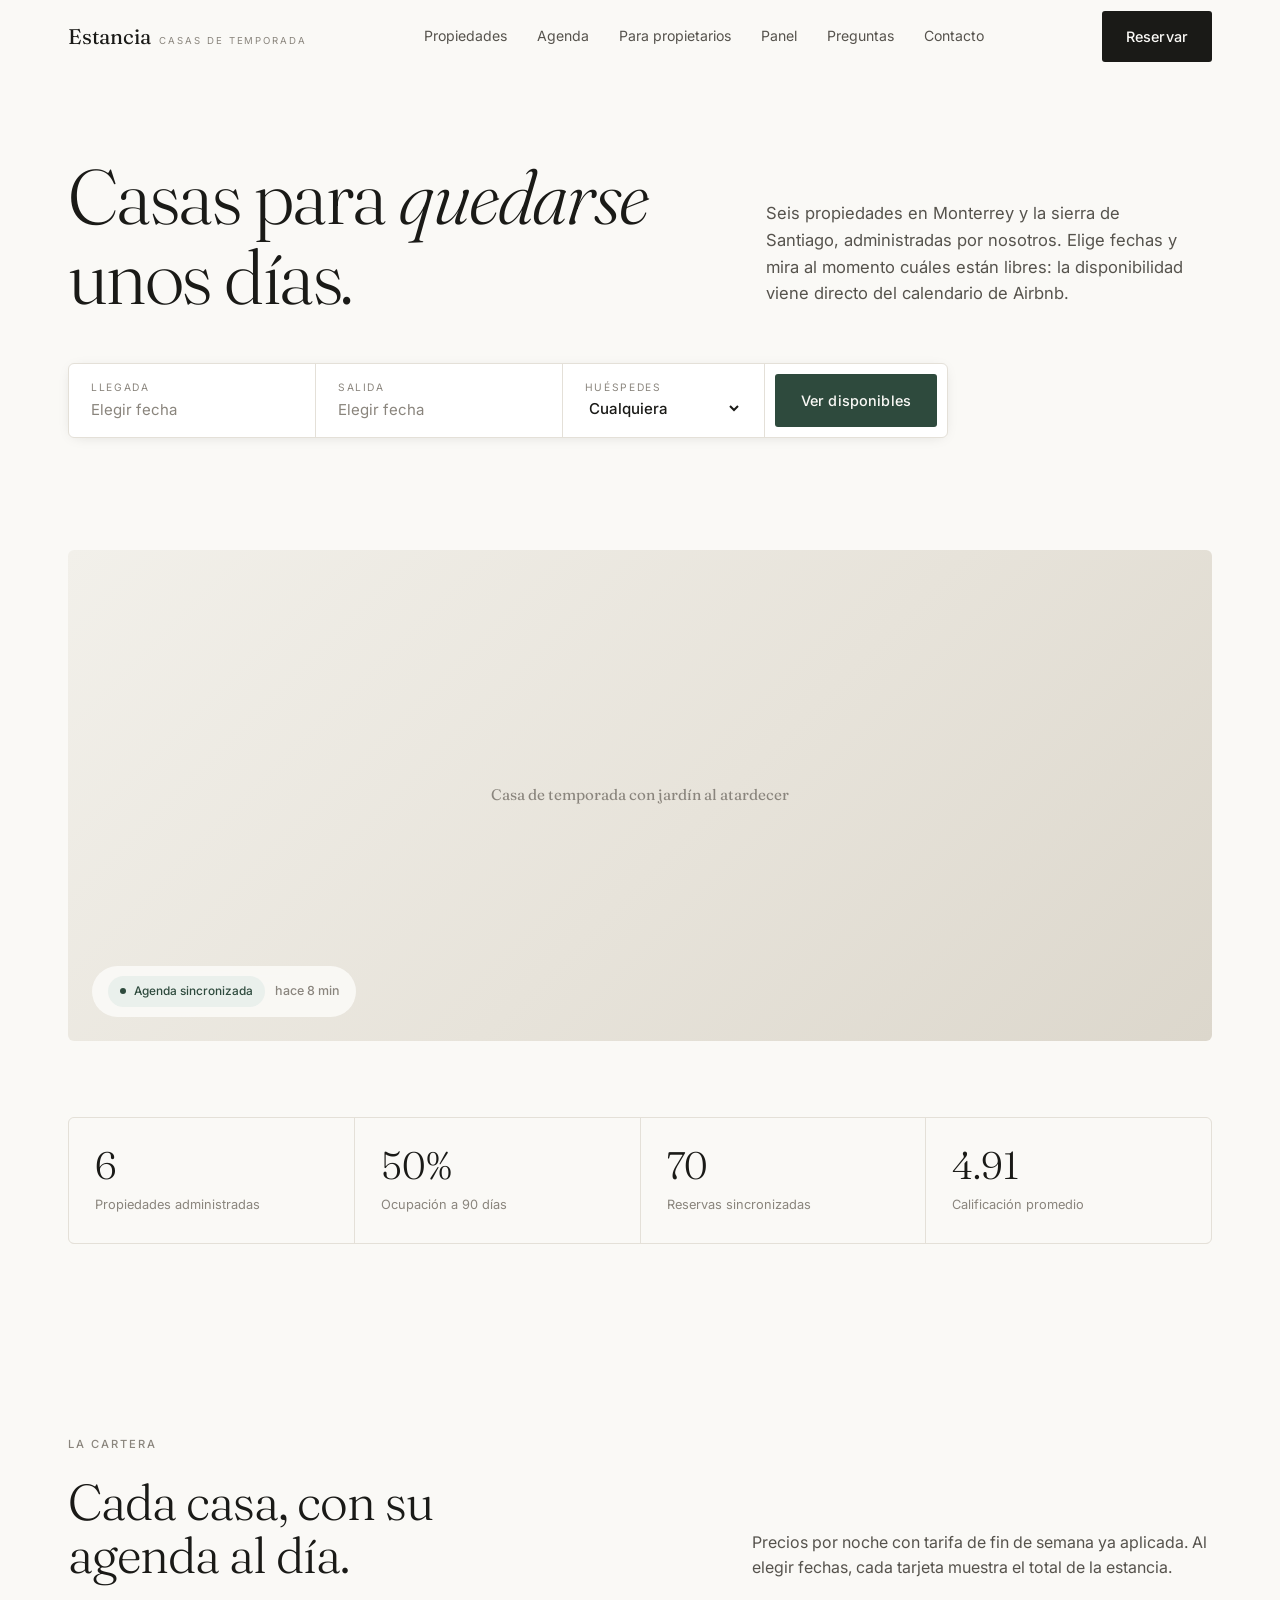
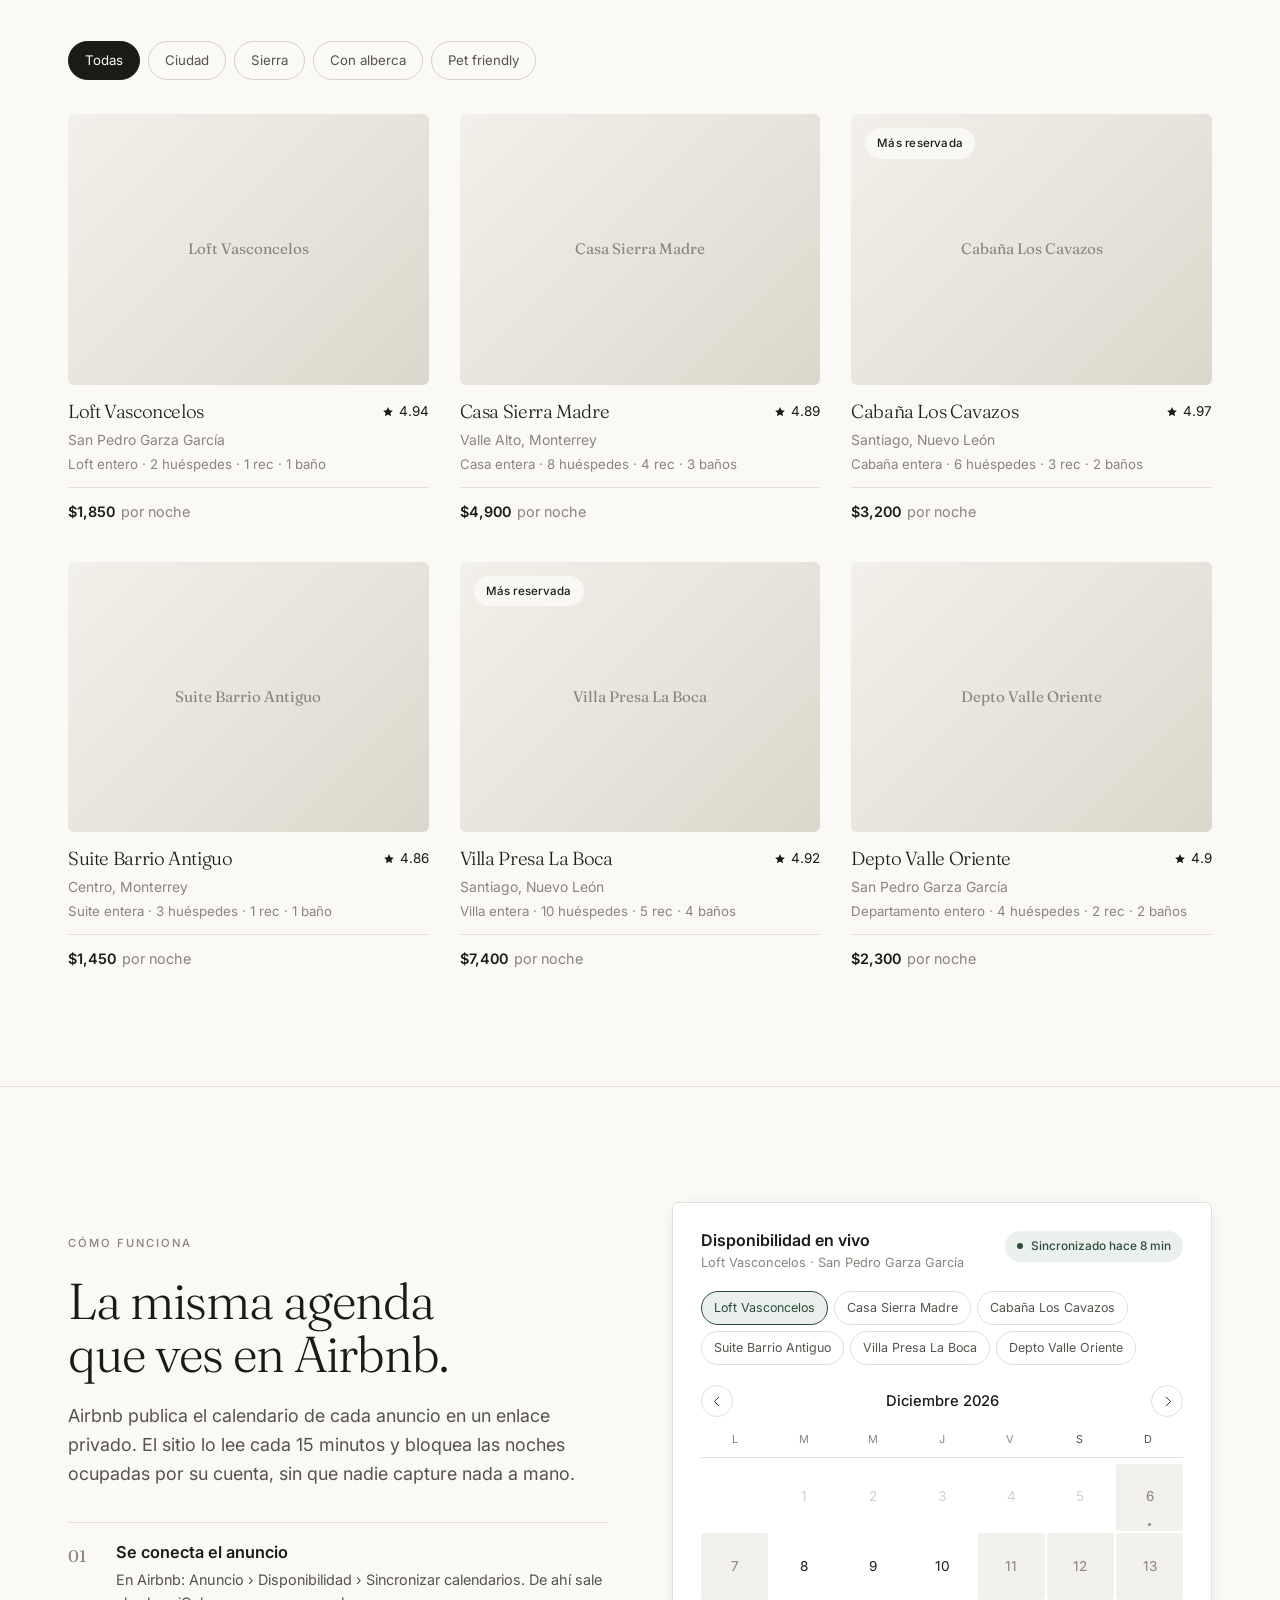
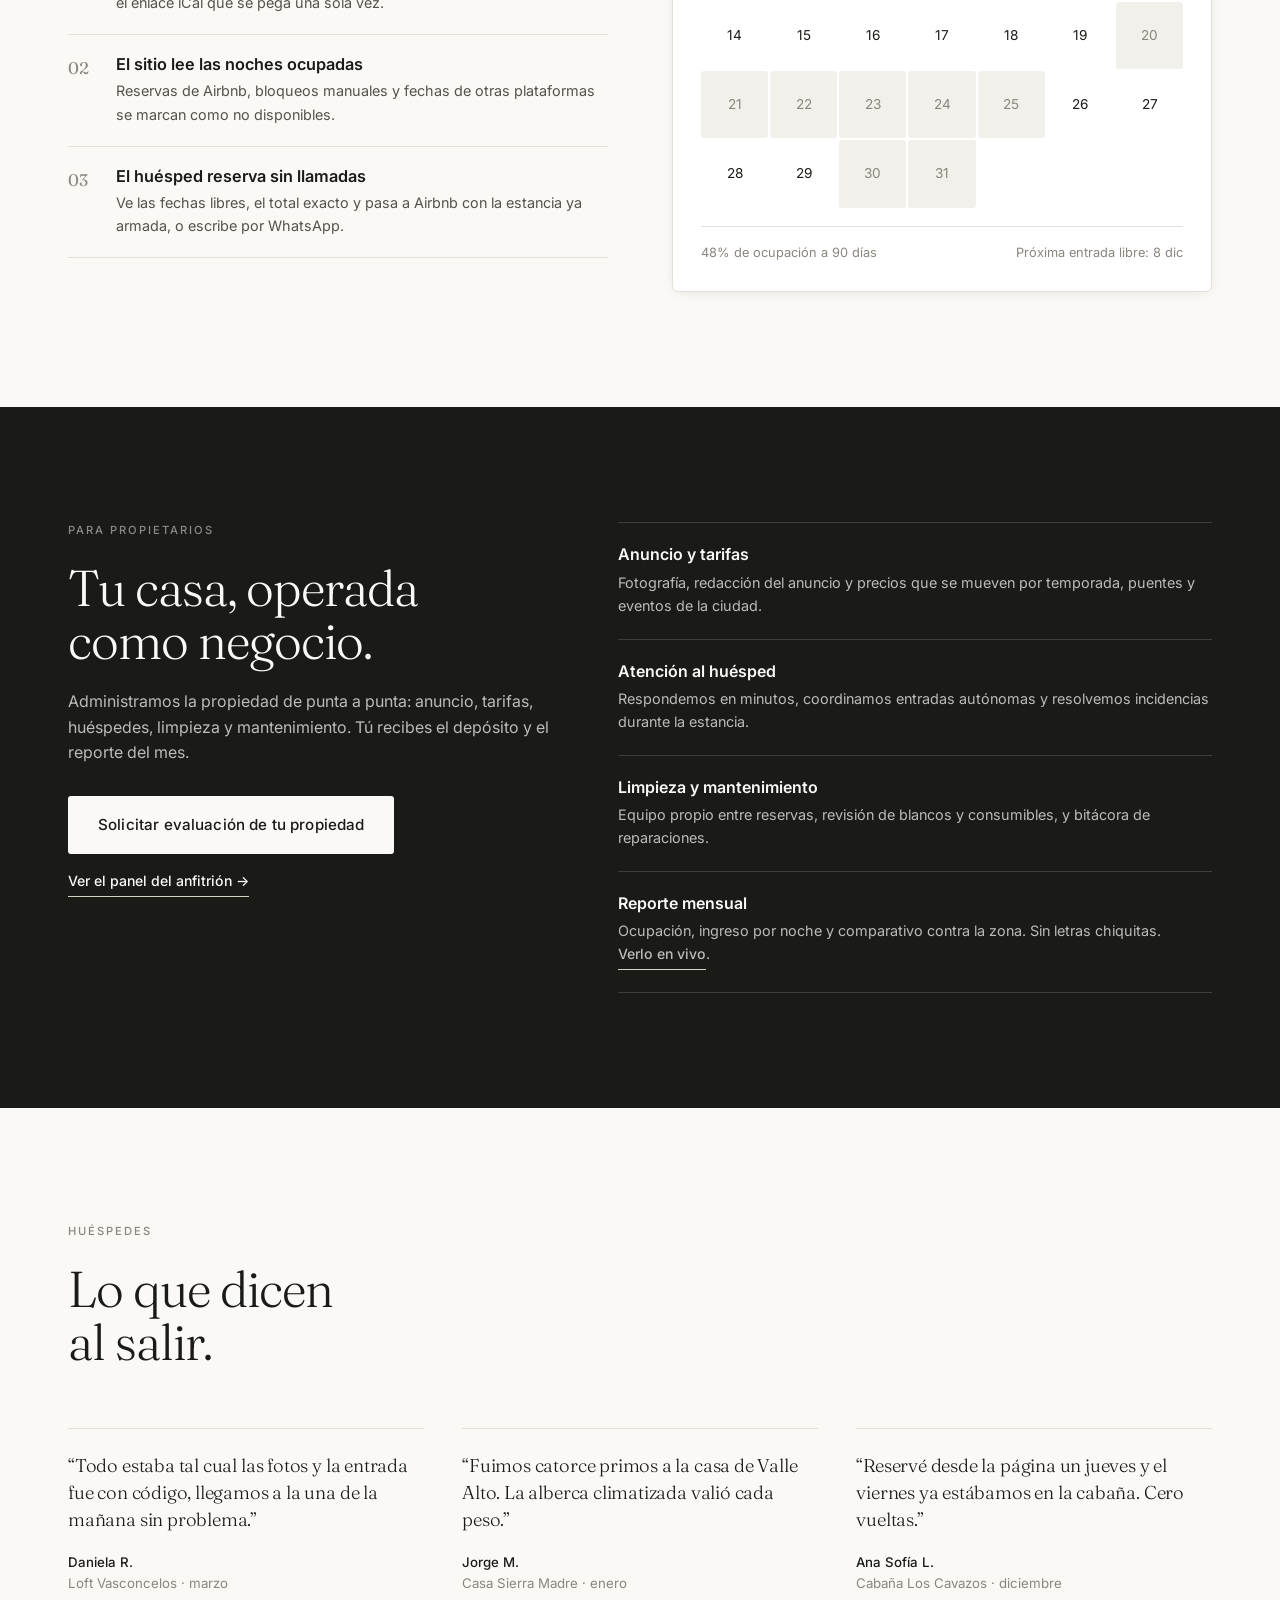
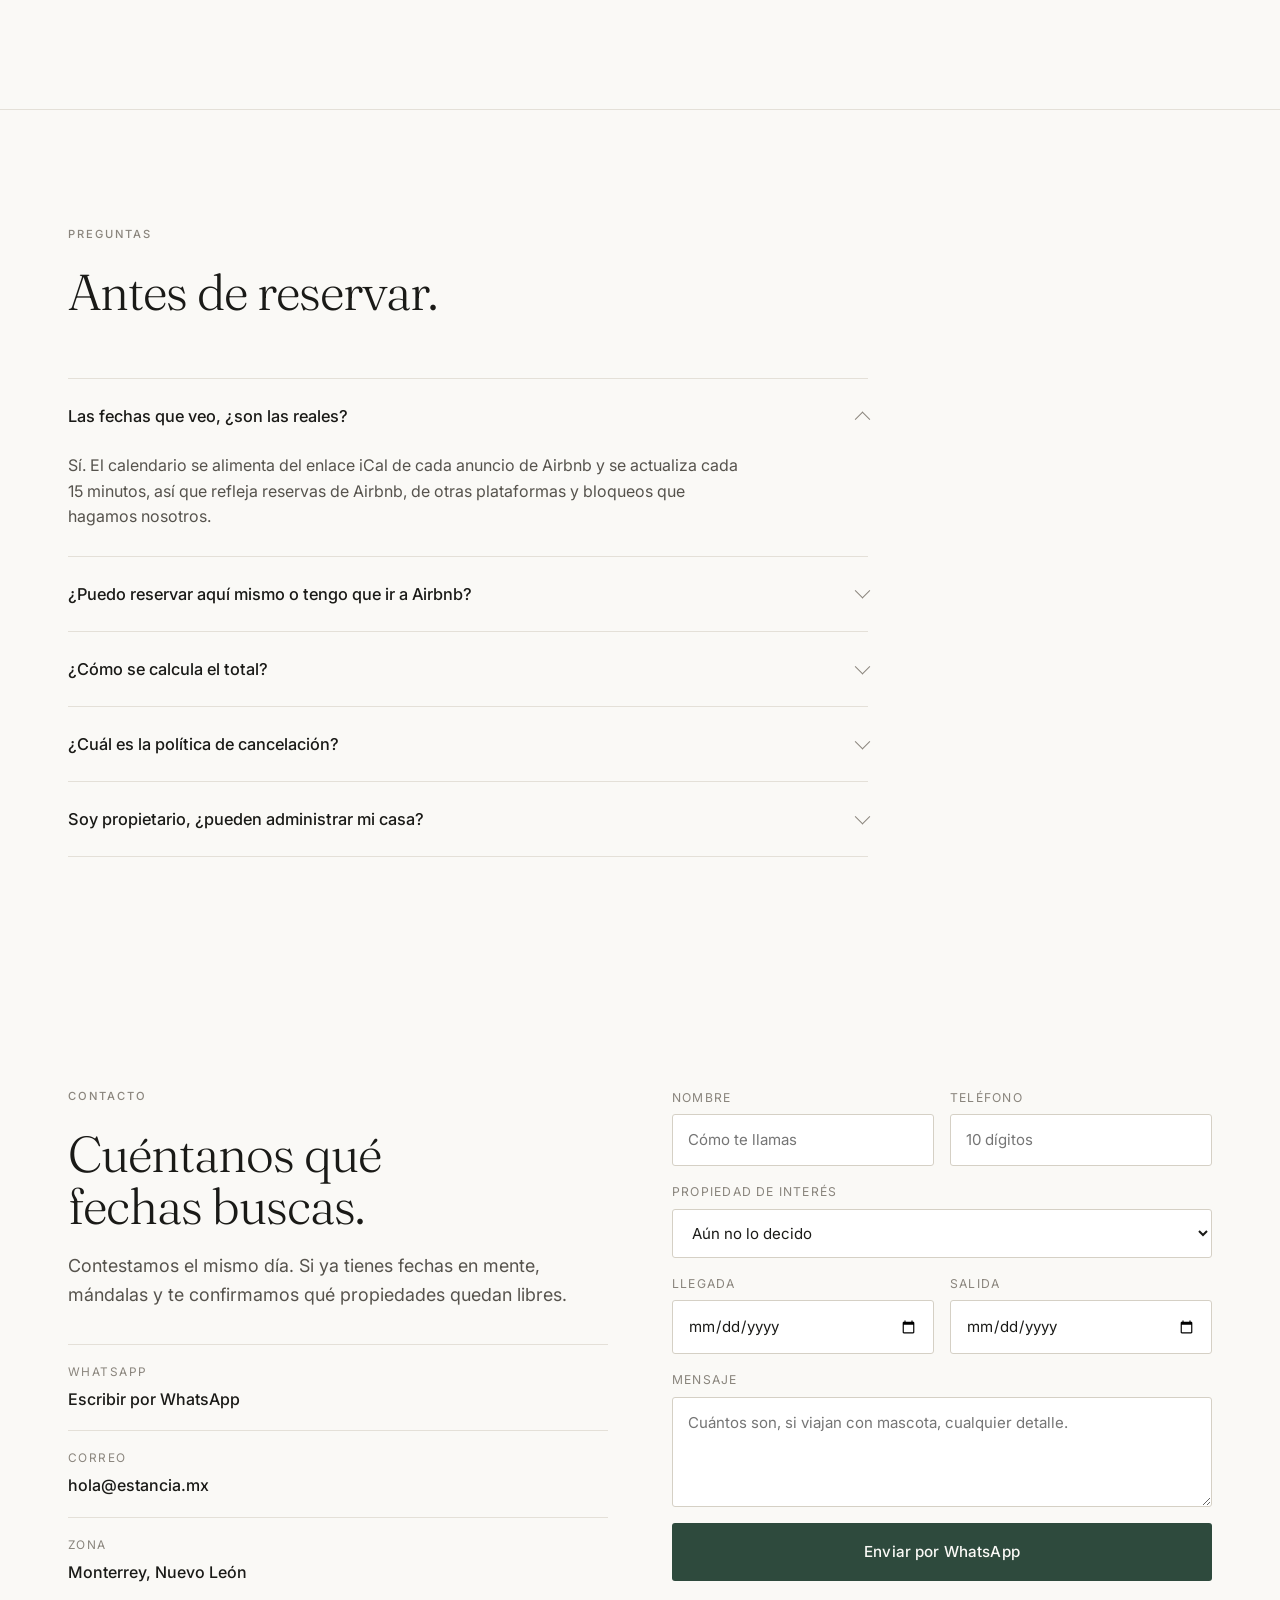
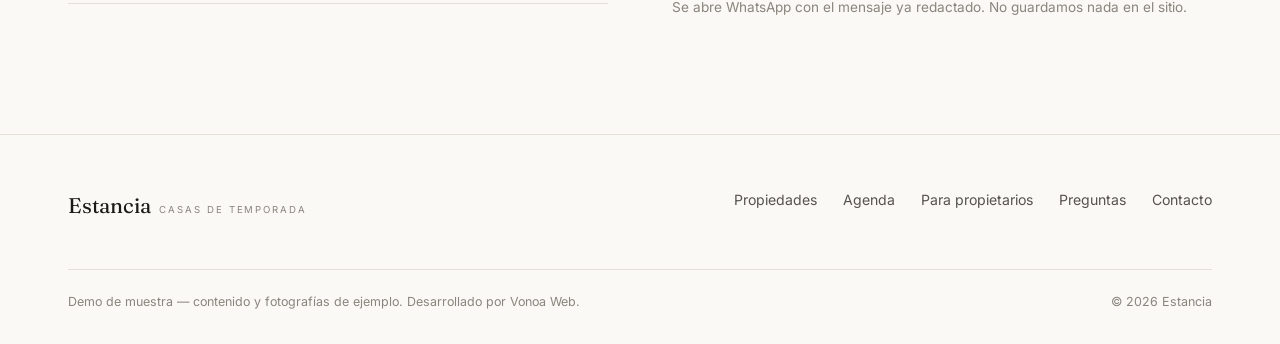
==== commit 9a54d1f5: "Panel del anfitrion: la agenda de las seis casas en una pantalla El cliente administra propiedades, " ====
--- a/index.html
+++ b/index.html
@@ -28,6 +28,7 @@
         <a href="#propiedades">Propiedades</a>
         <a href="#agenda">Agenda</a>
         <a href="#propietarios">Para propietarios</a>
+        <a href="panel.html">Panel</a>
         <a href="#preguntas">Preguntas</a>
         <a href="#contacto">Contacto</a>
       </nav>
@@ -201,9 +202,12 @@
               Administramos la propiedad de punta a punta: anuncio, tarifas, huéspedes,
               limpieza y mantenimiento. Tú recibes el depósito y el reporte del mes.
             </p>
-            <a href="#contacto" class="btn btn--claro btn--grande" style="margin-top: 30px">
-              Solicitar evaluación de tu propiedad
-            </a>
+            <div style="margin-top:30px;display:flex;flex-wrap:wrap;align-items:center;gap:16px 24px">
+              <a href="#contacto" class="btn btn--claro btn--grande" style="margin-top:0">
+                Solicitar evaluación de tu propiedad
+              </a>
+              <a href="panel.html" class="enlace">Ver el panel del anfitrión &rarr;</a>
+            </div>
           </div>
 
           <ul class="servicios revelar">
@@ -221,7 +225,8 @@
             </li>
             <li>
               <h3>Reporte mensual</h3>
-              <p>Ocupación, ingreso por noche y comparativo contra la zona. Sin letras chiquitas.</p>
+              <p>Ocupación, ingreso por noche y comparativo contra la zona. Sin letras chiquitas.
+              <a href="panel.html" class="enlace">Verlo en vivo</a>.</p>
             </li>
           </ul>
         </div>
--- a/css/styles.css
+++ b/css/styles.css
@@ -1140,3 +1140,290 @@
 @media print {
   .encabezado, .buscador, .reserva__acciones, .menu-btn { display: none; }
 }
+
+/* ==========================================================================
+   Panel del anfitrion — panel.html
+   Misma paleta, otra densidad: aqui manda el dato, no la foto.
+   ========================================================================== */
+
+/* ---------- cabecera del panel ---------- */
+
+.panel-cabeza {
+  display: grid;
+  grid-template-columns: 1fr auto;
+  gap: clamp(20px, 3vw, 48px);
+  align-items: end;
+  margin-top: calc(var(--alto-encabezado) + clamp(30px, 4vw, 54px));
+  margin-bottom: clamp(26px, 3.4vw, 40px);
+}
+.panel-cabeza h1 { font-family: var(--serif); font-size: clamp(2rem, 3.6vw, 2.9rem); }
+.panel-cabeza__pie { font-size: 0.85rem; color: var(--tinta-3); margin-top: 10px; }
+.panel-cabeza__aviso {
+  background: var(--acento-suave);
+  border-left: 3px solid var(--acento);
+  border-radius: 0 var(--r) var(--r) 0;
+  padding: 12px 16px;
+  font-size: 0.8rem;
+  color: var(--tinta-2);
+  max-width: 44ch;
+}
+
+/* ---------- cifras del dia ---------- */
+
+.panel-kpis {
+  display: grid;
+  grid-template-columns: repeat(auto-fit, minmax(180px, 1fr));
+  gap: 14px;
+}
+
+.kpi { border: 1px solid var(--linea); border-radius: var(--r); background: var(--blanco); padding: 18px; }
+.kpi__cifra {
+  display: block;
+  font-family: var(--serif);
+  font-size: 2rem;
+  font-weight: 300;
+  line-height: 1;
+  letter-spacing: -0.02em;
+  color: var(--tinta);
+  font-variant-numeric: tabular-nums;
+}
+.kpi__etiqueta {
+  display: block;
+  margin-top: 11px;
+  font-size: 0.78rem;
+  letter-spacing: 0.12em;
+  text-transform: uppercase;
+  color: var(--tinta-3);
+}
+.kpi__pie { font-size: 0.8rem; color: var(--tinta-2); margin-top: 7px; }
+
+/* ---------- bloques y movimientos ---------- */
+
+.panel-bloque { margin: 48px 0; min-width: 0; }
+
+.panel-hoy {
+  display: grid;
+  grid-template-columns: repeat(auto-fit, minmax(220px, 1fr));
+  gap: 14px;
+}
+
+.mov { border: 1px solid var(--linea); border-radius: var(--r); background: var(--blanco); padding: 16px; }
+.mov__num { display: block; font-family: var(--serif); font-size: 1.6rem; font-weight: 300; line-height: 1; }
+.mov__txt { font-size: 0.85rem; color: var(--tinta-2); margin-top: 6px; }
+.mov__lista { list-style: none; font-size: 0.85rem; margin-top: 12px; }
+.mov__lista li { border-top: 1px dotted var(--linea-fuerte); padding: 6px 0; color: var(--tinta-2); }
+
+/* ---------- navegacion de meses ---------- */
+
+.panel-nav { display: flex; align-items: center; gap: 10px; }
+.panel-nav__btn {
+  width: 34px;
+  height: 34px;
+  flex: none;
+  border: 1px solid var(--linea);
+  border-radius: var(--r);
+  background: var(--blanco);
+  display: grid;
+  place-items: center;
+  cursor: pointer;
+  color: var(--tinta-2);
+  transition: border-color var(--transicion), color var(--transicion);
+}
+.panel-nav__btn:hover { border-color: var(--acento); color: var(--acento); }
+.panel-nav__btn svg { width: 14px; height: 14px; fill: none; stroke: currentColor; stroke-width: 1.5; stroke-linecap: round; stroke-linejoin: round; }
+.panel-nav__mes { min-width: 150px; text-align: center; font-size: 0.9rem; font-weight: 500; }
+
+/* ---------- leyenda ---------- */
+
+.panel-leyenda {
+  display: flex;
+  flex-wrap: wrap;
+  gap: 16px;
+  font-size: 0.8rem;
+  color: var(--tinta-2);
+  margin-bottom: 12px;
+}
+.panel-leyenda li,
+.panel-leyenda span { display: flex; align-items: center; }
+.rejilla__cab--finde { color: var(--tinta-2); background: var(--papel-2); }
+
+.marca { display: inline-block; width: 11px; height: 11px; flex: none; border-radius: var(--r); margin-right: 6px; }
+.marca--airbnb { background: var(--acento); }
+/* rayado en vez de opacidad: se distingue tambien impreso en blanco y negro */
+.marca--directa {
+  background-color: var(--acento-2);
+  background-image: repeating-linear-gradient(45deg, rgba(250, 249, 246, 0.55) 0 2px, transparent 2px 5px);
+}
+.marca--libre { background: var(--papel-2); border: 1px solid var(--linea); }
+
+/* ---------- rejilla multicalendario ---------- */
+
+.rejilla-scroll {
+  max-width: 100%;
+  overflow-x: auto;
+  border: 1px solid var(--linea);
+  border-radius: var(--r);
+  background: var(--blanco);
+  -webkit-overflow-scrolling: touch;
+  scrollbar-width: thin;
+  scrollbar-color: var(--linea-fuerte) transparent;
+}
+.rejilla-scroll::-webkit-scrollbar { height: 8px; }
+.rejilla-scroll::-webkit-scrollbar-track { background: var(--papel-2); }
+.rejilla-scroll::-webkit-scrollbar-thumb { background: var(--linea-fuerte); border-radius: 999px; }
+.rejilla-scroll::-webkit-scrollbar-thumb:hover { background: var(--tinta-3); }
+
+/* --dias lo inyecta el JS en el style inline; el 30 es solo red de seguridad */
+.rejilla {
+  --dias: 30;
+  display: grid;
+  grid-template-columns: 190px repeat(var(--dias), 34px);
+  min-width: min-content;
+}
+
+.rejilla__cab {
+  position: sticky;
+  top: 0;
+  z-index: 2;
+  display: flex;
+  flex-direction: column;
+  align-items: center;
+  justify-content: center;
+  gap: 1px;
+  padding: 6px 0;
+  font-size: 0.68rem;
+  line-height: 1.1;
+  text-align: center;
+  color: var(--tinta-3);
+  background: var(--blanco);
+  border-bottom: 1px solid var(--linea);
+  border-right: 1px solid var(--papel-2);
+}
+.rejilla__cab strong { font-weight: 500; font-size: 0.74rem; color: var(--tinta-2); }
+
+.rejilla__esquina {
+  position: sticky;
+  left: 0;
+  top: 0;
+  z-index: 3;
+  background: var(--blanco);
+  border-right: 1px solid var(--linea-fuerte);
+  border-bottom: 1px solid var(--linea);
+}
+
+.rejilla__prop {
+  position: sticky;
+  left: 0;
+  z-index: 1;
+  display: flex;
+  flex-direction: column;
+  justify-content: center;
+  padding: 8px 12px;
+  font-size: 0.82rem;
+  line-height: 1.25;
+  color: var(--tinta);
+  background: var(--blanco);
+  border-right: 1px solid var(--linea-fuerte);
+  border-bottom: 1px solid var(--linea);
+}
+.rejilla__prop span { font-size: 0.72rem; color: var(--tinta-3); }
+
+.celda {
+  height: 42px;
+  position: relative;
+  border-bottom: 1px solid var(--linea);
+  border-right: 1px solid var(--papel-2);
+}
+.celda--finde:not(.celda--ocupada) { background: var(--papel-2); }
+
+/* la barra vive en el ::after: deja aire arriba y abajo y se lee continua */
+.celda--ocupada::after {
+  content: '';
+  position: absolute;
+  inset: 3px 0;
+  background: var(--acento);
+}
+.celda--ocupada.celda--directa::after {
+  background-color: var(--acento-2);
+  background-image: repeating-linear-gradient(45deg, rgba(250, 249, 246, 0.55) 0 2px, transparent 2px 5px);
+}
+.celda--inicio::after { left: 3px; border-radius: var(--r) 0 0 var(--r); }
+.celda--fin::after { right: 3px; border-radius: 0 var(--r) var(--r) 0; }
+.celda--inicio.celda--fin::after { border-radius: var(--r); }
+
+.celda--hoy::before {
+  content: '';
+  position: absolute;
+  left: -1px;
+  top: 0;
+  bottom: 0;
+  width: 2px;
+  z-index: 4;
+  background: var(--alerta);
+}
+
+.rejilla__vacio { grid-column: 1 / -1; text-align: center; color: var(--tinta-3); font-size: 0.88rem; padding: 44px 20px; }
+
+/* ---------- tabla ---------- */
+
+.tabla-scroll { max-width: 100%; overflow-x: auto; scrollbar-width: thin; }
+.tabla { width: 100%; border-collapse: collapse; font-size: 0.86rem; }
+.tabla th {
+  text-align: left;
+  font-size: 0.74rem;
+  font-weight: 500;
+  letter-spacing: 0.12em;
+  text-transform: uppercase;
+  color: var(--tinta-3);
+  border-bottom: 1px solid var(--linea-fuerte);
+  padding: 10px 12px;
+  white-space: nowrap;
+}
+.tabla td { padding: 11px 12px; border-bottom: 1px solid var(--linea); color: var(--tinta-2); }
+.tabla tbody tr { transition: background var(--transicion); }
+.tabla tbody tr:hover { background: var(--papel-2); }
+.num { text-align: right; font-variant-numeric: tabular-nums; }
+
+/* ---------- pastillas de origen ---------- */
+
+.pastilla {
+  display: inline-block;
+  font-size: 0.72rem;
+  font-weight: 500;
+  line-height: 1.5;
+  padding: 3px 9px;
+  border-radius: var(--r);
+  border: 1px solid transparent;
+  white-space: nowrap;
+}
+.pastilla--airbnb { background: var(--acento-suave); color: var(--acento); border-color: var(--acento); }
+.pastilla--directa { background: var(--papel-2); color: var(--tinta-2); border-color: var(--linea-fuerte); }
+
+/* ---------- nota final ---------- */
+
+.panel-nota {
+  font-size: 0.82rem;
+  color: var(--tinta-3);
+  border-top: 1px solid var(--linea);
+  padding-top: 20px;
+  margin-bottom: 60px;
+  max-width: 76ch;
+}
+
+.nav a.activo { color: var(--acento); font-weight: 500; }
+
+/* ---------- adaptable del panel ---------- */
+
+@media (max-width: 900px) {
+  .panel-cabeza { grid-template-columns: 1fr; align-items: start; gap: 20px; }
+  .panel-cabeza__aviso { max-width: none; }
+}
+
+@media (max-width: 720px) {
+  .panel-cabeza h1 { font-size: clamp(1.7rem, 6vw, 2.1rem); }
+  .rejilla { grid-template-columns: 150px repeat(var(--dias), 30px); }
+  .rejilla__prop { padding: 8px 10px; font-size: 0.78rem; }
+  .rejilla__prop span { font-size: 0.7rem; }
+  .panel-bloque { margin: 36px 0; }
+  .panel-nav__mes { min-width: 120px; }
+}
